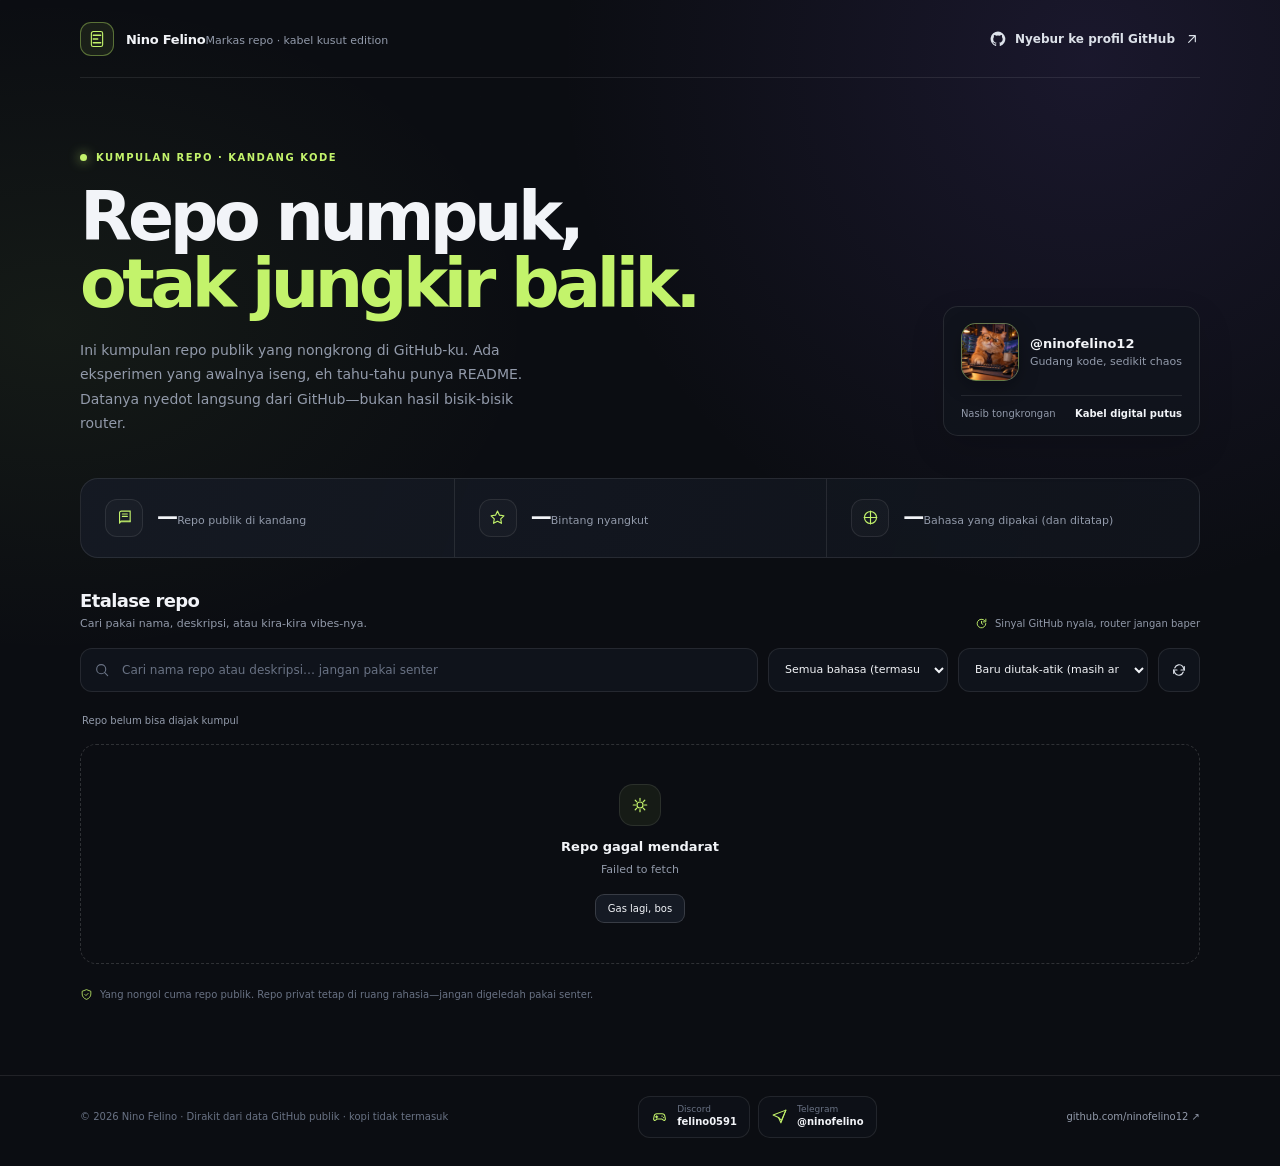
==== index.html @ abbda2e3 "Add Discord and Telegram social links" ====
<!doctype html>
<html lang="id">
<head>
  <meta charset="utf-8">
  <meta name="viewport" content="width=device-width, initial-scale=1">
  <meta name="theme-color" content="#0b0d12">
  <meta name="description" content="Markas repo publik Nino Felino: ngoding serius, kadang sambil mencari kabel yang barusan dipegang.">
  <meta property="og:title" content="Markas Repo — Nino Felino">
  <meta property="og:description" content="Semua repo publik ngumpul di sini. Router turut menyaksikan.">
  <title>Markas Repo — Nino Felino</title>
  <style>
    :root {
      color-scheme: dark;
      --bg: #0b0d12;
      --surface: #11151d;
      --surface-raised: #151a24;
      --line: rgba(255,255,255,.09);
      --line-strong: rgba(255,255,255,.15);
      --text: #f2f4f8;
      --muted: #929aaa;
      --muted-2: #697284;
      --accent: #c3f36b;
      --accent-ink: #15210a;
      --violet: #a78bfa;
      --danger: #ff9a9a;
      --radius: 18px;
      font-family: Inter, ui-sans-serif, system-ui, -apple-system, BlinkMacSystemFont, "Segoe UI", sans-serif;
    }
    * { box-sizing: border-box; }
    body {
      margin: 0;
      min-width: 320px;
      color: var(--text);
      background:
        radial-gradient(ellipse at 85% 5%, rgba(117, 87, 205, .14), transparent 33rem),
        radial-gradient(ellipse at 4% 28%, rgba(150, 202, 84, .07), transparent 30rem),
        var(--bg);
      min-height: 100vh;
    }
    body::before {
      position: fixed;
      inset: 0;
      z-index: -1;
      pointer-events: none;
      content: "";
      opacity: .16;
      background-image: linear-gradient(rgba(255,255,255,.035) 1px, transparent 1px), linear-gradient(90deg, rgba(255,255,255,.035) 1px, transparent 1px);
      background-size: 48px 48px;
      mask-image: linear-gradient(to bottom, black, transparent 74%);
    }
    a { color: inherit; }
    button, input, select { font: inherit; }
    .shell { width: min(1120px, calc(100% - 40px)); margin: 0 auto; }
    .topbar {
      height: 78px;
      display: flex;
      align-items: center;
      justify-content: space-between;
      border-bottom: 1px solid var(--line);
    }
    .brand { display: inline-flex; align-items: center; gap: 12px; text-decoration: none; }
    .brand-mark {
      display: grid;
      width: 34px;
      height: 34px;
      place-items: center;
      border: 1px solid rgba(195,243,107,.38);
      border-radius: 11px;
      color: var(--accent);
      background: rgba(195,243,107,.08);
    }
    .brand-mark svg { width: 18px; height: 18px; }
    .brand-name { font-size: 13px; font-weight: 720; letter-spacing: -.02em; }
    .brand-note { color: var(--muted); font-size: 11px; margin-top: 3px; }
    .top-link {
      display: inline-flex;
      align-items: center;
      gap: 9px;
      color: #dce1e9;
      text-decoration: none;
      font-size: 12px;
      font-weight: 650;
      transition: color .18s ease;
    }
    .top-link:hover { color: var(--accent); }
    .top-link svg { width: 16px; height: 16px; }
    main { padding: 68px 0 64px; }
    .intro { display: flex; align-items: flex-end; justify-content: space-between; gap: 32px; margin-bottom: 42px; }
    .eyebrow {
      display: inline-flex;
      align-items: center;
      gap: 9px;
      margin-bottom: 20px;
      color: var(--accent);
      font-size: 10px;
      font-weight: 760;
      letter-spacing: .15em;
      text-transform: uppercase;
    }
    .eyebrow-dot { width: 7px; height: 7px; border-radius: 50%; background: var(--accent); box-shadow: 0 0 12px rgba(195,243,107,.8); }
    h1 { max-width: 720px; margin: 0; font-size: clamp(40px, 6vw, 68px); line-height: .99; letter-spacing: -.065em; font-weight: 720; }
    h1 span { color: var(--accent); }
    .intro-copy { max-width: 470px; margin: 20px 0 0; color: var(--muted); font-size: 14px; line-height: 1.75; }
    .profile-card {
      flex: 0 0 auto;
      min-width: 206px;
      padding: 16px 17px;
      border: 1px solid var(--line);
      border-radius: 15px;
      background: rgba(17,21,29,.74);
      box-shadow: 0 14px 35px rgba(0,0,0,.13);
    }
    .profile-top { display: flex; align-items: center; gap: 11px; }
    .avatar {
      display: block;
      flex: 0 0 auto;
      width: 58px;
      height: 58px;
      object-fit: cover;
      border: 1px solid rgba(195,243,107,.36);
      border-radius: 15px;
      background: linear-gradient(135deg, rgba(195,243,107,.2), rgba(167,139,250,.2));
      box-shadow: 0 5px 20px rgba(0,0,0,.28);
    }
    .profile-handle { font-size: 13px; font-weight: 700; }
    .profile-caption { margin-top: 4px; color: var(--muted); font-size: 11px; }
    .profile-rule { height: 1px; margin: 14px 0 12px; background: var(--line); }
    .profile-foot { display: flex; justify-content: space-between; color: var(--muted); font-size: 10px; }
    .profile-foot strong { color: var(--text); font-weight: 650; }
    .stats {
      display: grid;
      grid-template-columns: repeat(3, minmax(0, 1fr));
      margin-bottom: 32px;
      border: 1px solid var(--line);
      border-radius: var(--radius);
      background: linear-gradient(110deg, rgba(21,26,36,.93), rgba(17,21,29,.82));
      overflow: hidden;
    }
    .stat { display: flex; align-items: center; gap: 14px; padding: 20px 24px; }
    .stat + .stat { border-left: 1px solid var(--line); }
    .stat-icon { display: grid; flex: 0 0 auto; width: 38px; height: 38px; place-items: center; border: 1px solid var(--line); border-radius: 12px; color: var(--accent); background: rgba(255,255,255,.025); }
    .stat-icon svg { width: 17px; height: 17px; }
    .stat-value { font-size: 21px; line-height: 1; font-weight: 740; letter-spacing: -.04em; }
    .stat-label { margin-top: 6px; color: var(--muted); font-size: 11px; }
    .section-head { display: flex; align-items: flex-end; justify-content: space-between; gap: 18px; margin-bottom: 18px; }
    .section-title { margin: 0; font-size: 18px; letter-spacing: -.035em; font-weight: 690; }
    .section-subtitle { margin: 6px 0 0; color: var(--muted); font-size: 11px; }
    .live-note { display: inline-flex; align-items: center; gap: 7px; color: var(--muted); font-size: 10px; white-space: nowrap; }
    .live-note svg { width: 13px; height: 13px; color: var(--accent); }
    .controls {
      display: grid;
      grid-template-columns: minmax(200px, 1fr) 180px 190px 42px;
      gap: 10px;
      margin-bottom: 18px;
    }
    .search-wrap { position: relative; }
    .search-wrap svg { position: absolute; top: 50%; left: 14px; width: 16px; height: 16px; color: var(--muted-2); transform: translateY(-50%); pointer-events: none; }
    .search, .select, .refresh {
      height: 44px;
      border: 1px solid var(--line);
      border-radius: 12px;
      color: var(--text);
      background: rgba(17,21,29,.88);
      transition: border-color .18s ease, background .18s ease, transform .18s ease;
    }
    .search { width: 100%; padding: 0 14px 0 41px; outline: 0; font-size: 12px; }
    .search::placeholder { color: var(--muted-2); }
    .search:focus, .select:focus { border-color: rgba(195,243,107,.5); outline: 3px solid rgba(195,243,107,.08); }
    .select { width: 100%; padding: 0 12px; outline: 0; font-size: 11px; }
    .select option { color: var(--text); background: var(--surface); }
    .refresh { display: grid; width: 42px; place-items: center; cursor: pointer; }
    .refresh:hover { border-color: var(--line-strong); background: var(--surface-raised); }
    .refresh:active { transform: scale(.96); }
    .refresh svg { width: 16px; height: 16px; color: #dce1e9; }
    .refresh[disabled] { cursor: wait; opacity: .6; }
    .result-line { display: flex; align-items: center; justify-content: space-between; min-height: 22px; margin: 0 2px 12px; color: var(--muted); font-size: 10px; }
    .result-line strong { color: #dce1e9; font-weight: 650; }
    .repo-grid { display: grid; grid-template-columns: repeat(3, minmax(0, 1fr)); gap: 13px; }
    .repo-card {
      display: flex;
      min-height: 204px;
      flex-direction: column;
      padding: 18px;
      border: 1px solid var(--line);
      border-radius: 15px;
      background: linear-gradient(145deg, rgba(21,26,36,.88), rgba(16,19,27,.93));
      transition: transform .2s ease, border-color .2s ease, background .2s ease;
      animation: enter .32s both;
    }
    .repo-card:hover { transform: translateY(-3px); border-color: rgba(195,243,107,.29); background: linear-gradient(145deg, rgba(25,32,42,.97), rgba(17,21,29,.96)); }
    @keyframes enter { from { opacity: 0; transform: translateY(5px); } to { opacity: 1; transform: translateY(0); } }
    .repo-card-top { display: flex; align-items: flex-start; justify-content: space-between; gap: 10px; }
    .repo-name-wrap { display: flex; min-width: 0; align-items: center; gap: 9px; }
    .repo-icon { display: grid; flex: 0 0 auto; width: 28px; height: 28px; place-items: center; border: 1px solid rgba(195,243,107,.18); border-radius: 9px; color: var(--accent); background: rgba(195,243,107,.06); }
    .repo-icon svg { width: 14px; height: 14px; }
    .repo-name { overflow: hidden; color: #f4f6fa; font-size: 12px; font-weight: 700; text-decoration: none; text-overflow: ellipsis; white-space: nowrap; }
    .repo-name:hover { color: var(--accent); }
    .repo-status { flex: 0 0 auto; padding: 4px 7px; border: 1px solid var(--line); border-radius: 999px; color: var(--muted); font-size: 9px; }
    .repo-status.archived { border-color: rgba(255,154,154,.2); color: var(--danger); }
    .repo-description { display: -webkit-box; min-height: 37px; margin: 14px 0 16px; overflow: hidden; color: var(--muted); font-size: 11px; line-height: 1.7; -webkit-box-orient: vertical; -webkit-line-clamp: 2; }
    .repo-description.empty { color: var(--muted-2); font-style: italic; }
    .repo-meta { display: flex; align-items: center; flex-wrap: wrap; gap: 12px; margin-top: auto; color: #a3abba; font-size: 10px; }
    .meta-item { display: inline-flex; align-items: center; gap: 5px; }
    .meta-item svg { width: 12px; height: 12px; color: var(--muted-2); }
    .language-dot { width: 7px; height: 7px; border-radius: 50%; background: var(--dot, #8790a0); box-shadow: 0 0 8px color-mix(in srgb, var(--dot, #8790a0) 52%, transparent); }
    .repo-bottom { display: flex; align-items: center; justify-content: space-between; gap: 10px; margin-top: 15px; padding-top: 12px; border-top: 1px solid var(--line); }
    .updated { color: var(--muted-2); font-size: 9px; }
    .repo-links { display: flex; align-items: center; gap: 12px; }
    .repo-link { display: inline-flex; align-items: center; gap: 5px; color: #dce1e9; font-size: 10px; font-weight: 650; text-decoration: none; }
    .repo-link:hover { color: var(--accent); }
    .repo-link svg { width: 12px; height: 12px; }
    .state-panel { grid-column: 1 / -1; display: grid; min-height: 220px; place-content: center; justify-items: center; padding: 30px; border: 1px dashed var(--line-strong); border-radius: 16px; text-align: center; }
    .state-panel[hidden] { display: none; }
    .state-icon { display: grid; width: 42px; height: 42px; place-items: center; margin-bottom: 13px; border: 1px solid var(--line); border-radius: 14px; color: var(--accent); background: rgba(195,243,107,.06); }
    .state-icon svg { width: 18px; height: 18px; }
    .state-title { margin: 0; font-size: 13px; font-weight: 700; }
    .state-message { max-width: 400px; margin: 7px 0 0; color: var(--muted); font-size: 11px; line-height: 1.7; }
    .state-action { margin-top: 14px; padding: 8px 12px; border: 1px solid var(--line-strong); border-radius: 9px; color: var(--text); background: var(--surface-raised); cursor: pointer; font-size: 10px; }
    .state-action:hover { border-color: rgba(195,243,107,.4); }
    .footnote { display: flex; align-items: center; gap: 7px; margin-top: 24px; color: var(--muted-2); font-size: 10px; }
    .footnote svg { width: 13px; height: 13px; flex: 0 0 auto; color: var(--accent); }
    footer { padding: 20px 0 28px; border-top: 1px solid var(--line); color: var(--muted-2); font-size: 10px; }
    .footer-inner { display: flex; flex-wrap: wrap; align-items: center; justify-content: space-between; gap: 12px; }
    .footer-inner a { color: var(--muted); text-decoration: none; }
    .footer-inner a:hover { color: var(--accent); }
    .social-links { display: flex; flex-wrap: wrap; gap: 8px; }
    .social-link { display: inline-flex; flex: 0 1 auto; align-items: center; gap: 9px; min-height: 42px; padding: 7px 12px; border: 1px solid var(--line); border-radius: 12px; background: rgba(17,21,29,.5); transition: border-color .18s ease, background .18s ease, transform .18s ease; }
    .social-link:hover { border-color: var(--line-strong); background: var(--surface-raised); transform: translateY(-1px); }
    .social-link:focus-visible { outline: 3px solid rgba(195,243,107,.18); outline-offset: 2px; }
    .social-link svg { width: 17px; height: 17px; flex: 0 0 auto; color: var(--accent); }
    .social-copy { display: grid; gap: 2px; }
    .social-label { color: var(--muted-2); font-size: 9px; line-height: 1; }
    .social-copy strong { color: var(--text); font-size: 10px; font-weight: 650; line-height: 1.2; }
    .sr-only { position: absolute; width: 1px; height: 1px; padding: 0; margin: -1px; overflow: hidden; clip: rect(0,0,0,0); white-space: nowrap; border: 0; }
    @media (max-width: 850px) {
      .repo-grid { grid-template-columns: repeat(2, minmax(0, 1fr)); }
      .intro { align-items: flex-start; }
      .profile-card { min-width: 184px; }
      main { padding-top: 52px; }
    }
    @media (max-width: 620px) {
      .shell { width: min(100% - 28px, 520px); }
      .topbar { height: 68px; }
      .brand-note { display: none; }
      .top-link span { display: none; }
      main { padding: 43px 0 46px; }
      .intro { display: block; margin-bottom: 30px; }
      .eyebrow { margin-bottom: 17px; }
      h1 { font-size: clamp(43px, 13vw, 60px); }
      .intro-copy { margin-top: 16px; font-size: 13px; }
      .profile-card { display: flex; align-items: center; gap: 12px; width: 100%; min-width: 0; margin-top: 22px; padding: 12px; }
      .profile-top { flex: 1; min-width: 0; gap: 10px; }
      .avatar { width: 52px; height: 52px; border-radius: 14px; }
      .profile-handle { font-size: 12px; }
      .profile-caption { font-size: 10px; line-height: 1.4; }
      .profile-rule { flex: 0 0 auto; width: 1px; height: 38px; margin: 0; }
      .profile-foot { min-width: 90px; flex-direction: column; align-items: flex-end; gap: 4px; }
      .profile-foot span, .profile-foot strong { font-size: 9px; text-align: right; }
      .profile-foot strong { max-width: 120px; line-height: 1.35; overflow-wrap: anywhere; }
      .stats { margin-bottom: 27px; }
      .stat { display: block; padding: 14px 12px; text-align: center; }
      .stat-icon { width: 31px; height: 31px; margin: 0 auto 10px; border-radius: 10px; }
      .stat-icon svg { width: 14px; height: 14px; }
      .stat-value { display: block; font-size: 18px; }
      .stat-label { display: block; margin-top: 6px; font-size: 9px; line-height: 1.35; }
      .section-head { display: block; margin-bottom: 16px; }
      .live-note { display: flex; max-width: none; margin-top: 11px; line-height: 1.5; white-space: normal; }
      .controls { grid-template-columns: minmax(0, 1fr) 42px; }
      .search-wrap { grid-column: 1 / -1; }
      .control-language { grid-column: 1 / -1; grid-row: 2; }
      .control-sort { grid-column: 1; grid-row: 3; }
      .refresh { grid-column: 2; grid-row: 3; }
      .repo-grid { grid-template-columns: 1fr; gap: 10px; }
      .repo-card { min-height: 176px; padding: 16px; }
      .repo-bottom { gap: 8px; margin-top: 12px; }
      .repo-links { gap: 7px; }
      .repo-link { min-height: 32px; padding: 0 4px; }
      .footnote { align-items: flex-start; margin-top: 20px; font-size: 9px; line-height: 1.65; }
      .footer-inner { flex-direction: column; align-items: flex-start; gap: 8px; }
      .social-links { width: 100%; }
      .social-link { flex: 1 1 132px; }
    }
    @media (max-width: 360px) {
      .shell { width: min(100% - 24px, 520px); }
      .profile-card { flex-wrap: wrap; gap: 10px; }
      .profile-top { flex: 1 1 100%; }
      .profile-top > div { min-width: 0; }
      .profile-handle { overflow-wrap: anywhere; }
      .profile-rule { display: none; }
      .profile-foot { width: 100%; min-width: 0; flex-direction: row; align-items: center; justify-content: space-between; gap: 12px; padding-top: 10px; border-top: 1px solid var(--line); }
      .profile-foot span { text-align: left; }
      .profile-foot strong { max-width: 60%; }
      .stat { padding: 13px 6px; }
      .stat-label { font-size: 8px; }
      .repo-card { padding: 15px; }
      .controls { gap: 8px; }
    }
    @media (prefers-reduced-motion: reduce) {
      *, *::before, *::after { scroll-behavior: auto !important; animation-duration: .01ms !important; animation-iteration-count: 1 !important; transition-duration: .01ms !important; }
      }
  </style>
</head>
<body>
  <header class="shell topbar">
    <a class="brand" href="https://github.com/ninofelino12" target="_blank" rel="noopener noreferrer" aria-label="Profil GitHub Nino Felino">
      <span class="brand-mark" aria-hidden="true"><svg viewBox="0 0 24 24" fill="none"><path d="M7 7h10M7 12h6m-6 5h10" stroke="currentColor" stroke-width="1.8" stroke-linecap="round"/><path d="M4.5 4.5A2.5 2.5 0 0 1 7 2h10a2.5 2.5 0 0 1 2.5 2.5v15A2.5 2.5 0 0 1 17 22H7a2.5 2.5 0 0 1-2.5-2.5v-15Z" stroke="currentColor" stroke-width="1.5"/></svg></span>
      <span><span class="brand-name">Nino Felino</span><span class="brand-note">Markas repo · kabel kusut edition</span></span>
    </a>
    <a class="top-link" href="https://github.com/ninofelino12" target="_blank" rel="noopener noreferrer">
      <svg viewBox="0 0 24 24" fill="currentColor" aria-hidden="true"><path d="M12 .9a11.1 11.1 0 0 0-3.51 21.63c.55.1.76-.24.76-.53v-2.05c-3.1.67-3.75-1.32-3.75-1.32-.5-1.28-1.23-1.62-1.23-1.62-1.01-.69.08-.68.08-.68 1.12.08 1.71 1.15 1.71 1.15 1 .1.81 1.9 3.14 1.45.1-.71.39-1.2.7-1.48-2.48-.28-5.08-1.24-5.08-5.52 0-1.22.43-2.22 1.15-3-.12-.29-.5-1.42.11-2.96 0 0 .94-.3 3.05 1.15a10.62 10.62 0 0 1 5.55 0c2.12-1.44 3.05-1.15 3.05-1.15.61 1.54.23 2.67.12 2.96.71.78 1.14 1.78 1.14 3 0 4.29-2.61 5.23-5.1 5.5.4.34.75 1.02.75 2.06V22c0 .29.2.64.76.53A11.1 11.1 0 0 0 12 .9Z"/></svg>
      <span>Nyebur ke profil GitHub</span>
      <svg viewBox="0 0 24 24" fill="none" aria-hidden="true"><path d="M7 17 17 7M8 7h9v9" stroke="currentColor" stroke-width="1.7" stroke-linecap="round" stroke-linejoin="round"/></svg>
    </a>
  </header>

  <main class="shell">
    <section class="intro" aria-labelledby="page-title">
      <div>
        <div class="eyebrow"><span class="eyebrow-dot" aria-hidden="true"></span> Kumpulan repo · kandang kode</div>
        <h1 id="page-title">Repo numpuk,<br><span>otak jungkir balik.</span></h1>
        <p class="intro-copy">Ini kumpulan repo publik yang nongkrong di GitHub-ku. Ada eksperimen yang awalnya iseng, eh tahu-tahu punya README. Datanya nyedot langsung dari GitHub—bukan hasil bisik-bisik router.</p>
      </div>
      <aside class="profile-card" aria-label="Profil pemilik repositori">
        <div class="profile-top"><img class="avatar" src="[data-uri]" alt="Kucing oren sinematik berkacamata miring dan berdasi mungil, sedang ngoding sambil memegang kopi" width="58" height="58" decoding="async"><div><div class="profile-handle">@ninofelino12</div><div class="profile-caption">Gudang kode, sedikit chaos</div></div></div>
        <div class="profile-rule"></div>
        <div class="profile-foot"><span>Nasib tongkrongan</span><strong id="sync-status">Nyambungin kabel digital…</strong></div>
      </aside>
    </section>

    <section class="stats" aria-label="Ringkasan repositori">
      <div class="stat"><span class="stat-icon" aria-hidden="true"><svg viewBox="0 0 24 24" fill="none"><path d="M5 5.5A2.5 2.5 0 0 1 7.5 3H20v15H7.5A2.5 2.5 0 0 0 5 20.5v-15Z" stroke="currentColor" stroke-width="1.6"/><path d="M5 19.5A2.5 2.5 0 0 1 7.5 17H20M9 7h7M9 10.5h7" stroke="currentColor" stroke-width="1.6" stroke-linecap="round"/></svg></span><span><span class="stat-value" id="repo-count">—</span><span class="stat-label">Repo publik di kandang</span></span></div>
      <div class="stat"><span class="stat-icon" aria-hidden="true"><svg viewBox="0 0 24 24" fill="none"><path d="m12 3 2.8 5.68 6.27.91-4.54 4.42 1.07 6.24L12 17.3l-5.6 2.95 1.07-6.24L2.93 9.6l6.27-.91L12 3Z" stroke="currentColor" stroke-width="1.6" stroke-linejoin="round"/></svg></span><span><span class="stat-value" id="star-count">—</span><span class="stat-label">Bintang nyangkut</span></span></div>
      <div class="stat"><span class="stat-icon" aria-hidden="true"><svg viewBox="0 0 24 24" fill="none"><path d="M12 3v18M3 12h18" stroke="currentColor" stroke-width="1.6" stroke-linecap="round"/><circle cx="12" cy="12" r="8.5" stroke="currentColor" stroke-width="1.6"/></svg></span><span><span class="stat-value" id="language-count">—</span><span class="stat-label">Bahasa yang dipakai (dan ditatap)</span></span></div>
    </section>

    <section aria-labelledby="repos-title">
      <div class="section-head">
        <div><h2 class="section-title" id="repos-title">Etalase repo</h2><p class="section-subtitle">Cari pakai nama, deskripsi, atau kira-kira vibes-nya.</p></div>
        <div class="live-note"><svg viewBox="0 0 24 24" fill="none" aria-hidden="true"><path d="M12 8v4l2.5 1.5M20 12a8 8 0 1 1-2.34-5.66M20 4v5h-5" stroke="currentColor" stroke-width="1.7" stroke-linecap="round" stroke-linejoin="round"/></svg><span id="updated-note">Sinyal GitHub nyala, router jangan baper</span></div>
      </div>
      <div class="controls">
        <label class="search-wrap"><span class="sr-only">Cari repositori—radar siap, bos</span><svg viewBox="0 0 24 24" fill="none" aria-hidden="true"><circle cx="10.8" cy="10.8" r="6.8" stroke="currentColor" stroke-width="1.7"/><path d="m16 16 4.5 4.5" stroke="currentColor" stroke-width="1.7" stroke-linecap="round"/></svg><input class="search" id="search" type="search" autocomplete="off" placeholder="Cari nama repo atau deskripsi… jangan pakai senter"></label>
        <label class="control-language"><span class="sr-only">Filter berdasarkan bahasa</span><select class="select" id="language-filter"><option value="all">Semua bahasa (termasuk bahasa planet)</option></select></label>
        <label class="control-sort"><span class="sr-only">Urutkan repositori</span><select class="select" id="sort"><option value="updated">Baru diutak-atik (masih anget)</option><option value="stars">Bintang terbanyak (sudah punya fans)</option><option value="name">Nama A–Z (rapi kayak pura-pura)</option></select></label>
        <button class="refresh" id="refresh" type="button" aria-label="Panggil ulang daftar repo dari markas" title="Bangunin repo"><svg viewBox="0 0 24 24" fill="none" aria-hidden="true"><path d="M20 7v5h-5M4 17v-5h5" stroke="currentColor" stroke-width="1.7" stroke-linecap="round" stroke-linejoin="round"/><path d="M5.64 9A7 7 0 0 1 17.5 6.5L20 12M4 12l2.5 5.5A7 7 0 0 0 18.36 15" stroke="currentColor" stroke-width="1.7" stroke-linecap="round" stroke-linejoin="round"/></svg></button>
      </div>
      <div class="result-line"><span id="result-count" aria-live="polite">Repo lagi turun dari awan…</span><span id="cache-note"></span></div>
      <div class="repo-grid" id="repo-grid" aria-live="polite" aria-busy="true">
        <div class="state-panel" id="state-panel"><span class="state-icon" aria-hidden="true"><svg viewBox="0 0 24 24" fill="none"><path d="M12 3v3m0 12v3M3 12h3m12 0h3M5.64 5.64l2.12 2.12m8.48 8.48 2.12 2.12m0-12.72-2.12 2.12m-8.48 8.48-2.12 2.12" stroke="currentColor" stroke-width="1.6" stroke-linecap="round"/><circle cx="12" cy="12" r="4" stroke="currentColor" stroke-width="1.6"/></svg></span><h3 class="state-title" id="state-title">Memanggil repo dari awan digital</h3><p class="state-message" id="state-message">Bentar, repo lagi turun dari awan. Jangan ganggu, dia bawa kardus.</p><button class="state-action" id="retry" type="button" hidden>Gas lagi, bos</button></div>
      </div>
      <p class="footnote"><svg viewBox="0 0 24 24" fill="none" aria-hidden="true"><path d="M12 3 4 6v5c0 5.1 3.42 8.42 8 10 4.58-1.58 8-4.9 8-10V6l-8-3Z" stroke="currentColor" stroke-width="1.5" stroke-linejoin="round"/><path d="m9 12 2 2 4-4" stroke="currentColor" stroke-width="1.5" stroke-linecap="round" stroke-linejoin="round"/></svg>Yang nongol cuma repo publik. Repo privat tetap di ruang rahasia—jangan digeledah pakai senter.</p>
    </section>
  </main>

  <footer>
    <div class="shell footer-inner">
      <span>© <span id="year"></span> Nino Felino · Dirakit dari data GitHub publik · kopi tidak termasuk</span>
      <nav class="social-links" aria-label="Link media sosial">
        <a class="social-link" href="https://discord.com/app" target="_blank" rel="noopener noreferrer" aria-label="Buka Discord, lalu cari username felino0591" title="Cari username felino0591 di Discord">
          <svg viewBox="0 0 24 24" fill="none" aria-hidden="true"><path d="M8.2 8.2h7.6c1.8 0 3.4 1.3 3.7 3.1l.8 4c.3 1.7-1.6 2.8-2.9 1.8l-2.3-1.7H8.9l-2.3 1.7c-1.3 1-3.2-.1-2.9-1.8l.8-4c.3-1.8 1.9-3.1 3.7-3.1Z" stroke="currentColor" stroke-width="1.5" stroke-linejoin="round"/><path d="M8 11v3m-1.5-1.5h3m6.1-1h.01m2.2 2h.01" stroke="currentColor" stroke-width="1.7" stroke-linecap="round"/></svg>
          <span class="social-copy"><span class="social-label">Discord</span><strong>felino0591</strong></span>
        </a>
        <a class="social-link" href="https://t.me/ninofelino" target="_blank" rel="noopener noreferrer" aria-label="Buka Telegram @ninofelino" title="Telegram @ninofelino">
          <svg viewBox="0 0 24 24" fill="none" aria-hidden="true"><path d="m21 3-7 18-3.4-7.6L3 10l18-7Z" stroke="currentColor" stroke-width="1.5" stroke-linejoin="round"/><path d="m10.6 13.4 4.1 4.1L21 3" stroke="currentColor" stroke-width="1.5" stroke-linecap="round" stroke-linejoin="round"/></svg>
          <span class="social-copy"><span class="social-label">Telegram</span><strong>@ninofelino</strong></span>
        </a>
      </nav>
      <a href="https://github.com/ninofelino12" target="_blank" rel="noopener noreferrer">github.com/ninofelino12 ↗</a>
    </div>
  </footer>

  <script>
    (() => {
      'use strict';
      const USERNAME = 'ninofelino12';
      const API_ROOT = `https://api.github.com/users/${USERNAME}/repos?type=owner&sort=updated&per_page=100`;
      const CACHE_KEY = `repo-index:${USERNAME}:public:v1`;
      const CACHE_TTL = 10 * 60 * 1000;
      const PALETTE = ['#c3f36b', '#a78bfa', '#64d8cb', '#ffb86b', '#f28ba8', '#79a9ff', '#e7d574', '#8dd1a8'];
      const grid = document.getElementById('repo-grid');
      const panel = document.getElementById('state-panel');
      const titleEl = document.getElementById('state-title');
      const messageEl = document.getElementById('state-message');
      const retryButton = document.getElementById('retry');
      const searchInput = document.getElementById('search');
      const sortSelect = document.getElementById('sort');
      const languageFilter = document.getElementById('language-filter');
      const refreshButton = document.getElementById('refresh');
      const repoCountEl = document.getElementById('repo-count');
      const starCountEl = document.getElementById('star-count');
      const languageCountEl = document.getElementById('language-count');
      const resultCountEl = document.getElementById('result-count');
      const syncStatusEl = document.getElementById('sync-status');
      const updatedNoteEl = document.getElementById('updated-note');
      const cacheNoteEl = document.getElementById('cache-note');
      const state = { repos: [], query: '', language: 'all', sort: 'updated', loading: false, cachedAt: 0 };

      document.getElementById('year').textContent = new Date().getFullYear();
      const numberFormat = new Intl.NumberFormat('id-ID');
      const dateFormat = new Intl.DateTimeFormat('id-ID', { day: 'numeric', month: 'short', year: 'numeric' });

      function safeExternalUrl(value) {
        if (!value) return '';
        try {
          const url = new URL(value);
          return url.protocol === 'https:' || url.protocol === 'http:' ? url.href : '';
        } catch (_) { return ''; }
      }

      function formatDate(value) {
        const date = new Date(value);
        return Number.isNaN(date.getTime()) ? 'Tanggalnya kabur entah ke dimensi mana' : `Diutak-atik ${dateFormat.format(date)} (masih anget)`;
      }

      function colorFor(language) {
        if (!language) return '#697284';
        let hash = 0;
        for (const char of language) hash = (hash * 31 + char.charCodeAt(0)) >>> 0;
        return PALETTE[hash % PALETTE.length];
      }

      function setPanel(title, message, canRetry = false) {
        panel.hidden = false;
        titleEl.textContent = title;
        messageEl.textContent = message;
        retryButton.hidden = !canRetry;
      }

      function updateLanguageOptions() {
        const current = languageFilter.value;
        const languages = [...new Set(state.repos.map(repo => repo.language).filter(Boolean))].sort((a, b) => a.localeCompare(b, 'id'));
        languageFilter.replaceChildren(new Option('Semua bahasa (termasuk bahasa planet)', 'all'));
        for (const language of languages) languageFilter.add(new Option(language, language));
        languageFilter.value = languages.includes(current) ? current : 'all';
        state.language = languageFilter.value;
      }

      function updateStats() {
        const languages = new Set(state.repos.map(repo => repo.language).filter(Boolean));
        const stars = state.repos.reduce((sum, repo) => sum + (Number(repo.stargazers_count) || 0), 0);
        repoCountEl.textContent = numberFormat.format(state.repos.length);
        starCountEl.textContent = numberFormat.format(stars);
        languageCountEl.textContent = numberFormat.format(languages.size);
      }

      function makeSvg(path, viewBox = '0 0 24 24') {
        const svg = document.createElementNS('http://www.w3.org/2000/svg', 'svg');
        svg.setAttribute('viewBox', viewBox);
        svg.setAttribute('fill', 'none');
        svg.setAttribute('aria-hidden', 'true');
        const shape = document.createElementNS('http://www.w3.org/2000/svg', 'path');
        shape.setAttribute('d', path);
        shape.setAttribute('stroke', 'currentColor');
        shape.setAttribute('stroke-width', '1.7');
        shape.setAttribute('stroke-linecap', 'round');
        shape.setAttribute('stroke-linejoin', 'round');
        svg.append(shape);
        return svg;
      }

      function createMeta(text, iconPath, dotColor) {
        const item = document.createElement('span');
        item.className = 'meta-item';
        if (dotColor) {
          const dot = document.createElement('span');
          dot.className = 'language-dot';
          dot.style.setProperty('--dot', dotColor);
          item.append(dot);
        } else if (iconPath) item.append(makeSvg(iconPath));
        item.append(document.createTextNode(text));
        return item;
      }

      function createRepoCard(repo, index) {
        const article = document.createElement('article');
        article.className = 'repo-card';
        article.style.animationDelay = `${Math.min(index * 28, 280)}ms`;

        const cardTop = document.createElement('div');
        cardTop.className = 'repo-card-top';
        const nameWrap = document.createElement('div');
        nameWrap.className = 'repo-name-wrap';
        const repoIcon = document.createElement('span');
        repoIcon.className = 'repo-icon';
        repoIcon.append(makeSvg('M6 3.75h8.2L18 7.6v12.65H6V3.75Z M14 3.75V8h4 M8.5 12h7 M8.5 15.5h7'));
        const repoLink = document.createElement('a');
        repoLink.className = 'repo-name';
        repoLink.href = `https://github.com/${encodeURIComponent(USERNAME)}/${encodeURIComponent(repo.name)}`;
        repoLink.target = '_blank';
        repoLink.rel = 'noopener noreferrer';
        repoLink.title = repo.name;
        repoLink.textContent = repo.name;
        nameWrap.append(repoIcon, repoLink);
        cardTop.append(nameWrap);
        if (repo.archived) {
          const badge = document.createElement('span');
          badge.className = 'repo-status archived';
          badge.textContent = 'Masuk gudang';
          cardTop.append(badge);
        } else if (repo.fork) {
          const badge = document.createElement('span');
          badge.className = 'repo-status';
          badge.textContent = 'Fork';
          cardTop.append(badge);
        }

        const description = document.createElement('p');
        description.className = `repo-description${repo.description ? '' : ' empty'}`;
        description.textContent = repo.description || 'Repo ini misterius. Bahkan deskripsinya sedang cuti.';

        const meta = document.createElement('div');
        meta.className = 'repo-meta';
        if (repo.language) meta.append(createMeta(repo.language, '', colorFor(repo.language)));
        meta.append(createMeta(numberFormat.format(Number(repo.stargazers_count) || 0), 'M12 3 14.8 8.68l6.27.91-4.54 4.42 1.07 6.24L12 17.3l-5.6 2.95 1.07-6.24L2.93 9.6l6.27-.91L12 3Z'));
        if (Number(repo.forks_count) > 0) meta.append(createMeta(numberFormat.format(Number(repo.forks_count)), 'M7 7v10m0-10a2 2 0 1 0 0-4 2 2 0 0 0 0 4Zm10 14a2 2 0 1 0 0-4 2 2 0 0 0 0 4Zm0-4V9a2 2 0 0 0-2-2h-2m2 0 2-2m-2 2 2 2'));

        const bottom = document.createElement('div');
        bottom.className = 'repo-bottom';
        const updated = document.createElement('span');
        updated.className = 'updated';
        updated.textContent = formatDate(repo.updated_at);
        const links = document.createElement('span');
        links.className = 'repo-links';
        const homepage = safeExternalUrl(repo.homepage);
        if (homepage) {
          const demo = document.createElement('a');
          demo.className = 'repo-link';
          demo.href = homepage;
          demo.target = '_blank';
          demo.rel = 'noopener noreferrer';
          demo.textContent = 'Coba demo';
          demo.append(makeSvg('M7 17 17 7M8 7h9v9'));
          links.append(demo);
        }
        const view = document.createElement('a');
        view.className = 'repo-link';
        view.href = repoLink.href;
        view.target = '_blank';
        view.rel = 'noopener noreferrer';
        view.textContent = 'Intip repo';
        view.append(makeSvg('M7 17 17 7M8 7h9v9'));
        links.append(view);
        bottom.append(updated, links);
        article.append(cardTop, description, meta, bottom);
        return article;
      }

      function render() {
        const query = state.query.trim().toLocaleLowerCase('id');
        let filtered = state.repos.filter(repo => {
          const matchesLanguage = state.language === 'all' || repo.language === state.language;
          const haystack = `${repo.name} ${repo.description || ''} ${repo.language || ''}`.toLocaleLowerCase('id');
          return matchesLanguage && (!query || haystack.includes(query));
        });
        if (state.sort === 'stars') filtered.sort((a, b) => (Number(b.stargazers_count) || 0) - (Number(a.stargazers_count) || 0));
        else if (state.sort === 'name') filtered.sort((a, b) => a.name.localeCompare(b.name, 'id', { sensitivity: 'base' }));
        else filtered.sort((a, b) => new Date(b.updated_at) - new Date(a.updated_at));

        grid.querySelectorAll('.repo-card').forEach(card => card.remove());
        if (state.loading && state.repos.length === 0) {
          resultCountEl.textContent = 'Repo lagi turun dari awan…';
          return;
        }
        panel.hidden = filtered.length > 0;
        if (filtered.length === 0) {
          const hasRepos = state.repos.length > 0;
          setPanel(hasRepos ? 'Radar repo nihil, bos' : 'Kandangnya masih kosong', hasRepos ? 'Kata kuncinya nyasar. Coba yang lain atau ganti bahasa—repo-nya mungkin lagi ngumpet.' : 'Repo belum mendarat. Cek internetnya—router jangan pura-pura tidur—lalu gas lagi.', !hasRepos);
        }
        resultCountEl.textContent = `${numberFormat.format(filtered.length)} dari ${numberFormat.format(state.repos.length)} repositori`;
        const fragment = document.createDocumentFragment();
        filtered.forEach((repo, index) => fragment.append(createRepoCard(repo, index)));
        grid.append(fragment);
      }

      function loadCached() {
        try {
          const cached = JSON.parse(localStorage.getItem(CACHE_KEY) || 'null');
          if (!cached || !Array.isArray(cached.repos)) return false;
          state.repos = cached.repos.filter(repo => repo && repo.private === false && repo.owner && repo.owner.login.toLowerCase() === USERNAME.toLowerCase());
          state.cachedAt = Number(cached.savedAt) || 0;
          if (!state.repos.length) return false;
          updateStats();
          updateLanguageOptions();
          render();
          syncStatusEl.textContent = 'Salinan cadangan masih nongkrong';
          cacheNoteEl.textContent = 'Data numpang parkir sementara';
          return true;
        } catch (_) { return false; }
      }

      async function fetchAllPublicRepos() {
        const repos = [];
        let url = API_ROOT;
        let pages = 0;
        while (url && pages < 10) {
          const response = await fetch(url, { headers: { Accept: 'application/vnd.github+json' }, cache: 'no-store' });
          if (!response.ok) {
            if (response.status === 403 || response.status === 429) throw new Error('GitHub lagi bilang “santai dulu, bestie.” Tunggu sebentar lalu panggil repo lagi.');
            if (response.status === 404) throw new Error('Akun GitHub-nya tidak ketemu. Mungkin lagi ngumpet di balik router.');
            throw new Error(`GitHub mengirim kode ${response.status}. Kodenya valid, mukanya bingung. Coba lagi sebentar.`);
          }
          const pageRepos = await response.json();
          if (!Array.isArray(pageRepos)) throw new Error('GitHub mengirim data yang bentuknya kayak mi kusut. Coba muat ulang.');
          repos.push(...pageRepos.filter(repo => repo && repo.private === false && repo.owner && repo.owner.login.toLowerCase() === USERNAME.toLowerCase()));
          const link = response.headers.get('Link') || '';
          const next = link.split(',').find(part => /rel="next"/.test(part));
          url = next ? next.match(/<([^>]+)>/)?.[1] || '' : '';
          pages += 1;
        }
        return repos;
      }

      async function loadRepos(force = false) {
        if (state.loading) return;
        state.loading = true;
        refreshButton.disabled = true;
        refreshButton.setAttribute('aria-busy', 'true');
        grid.setAttribute('aria-busy', 'true');
        retryButton.hidden = true;
        if (state.repos.length === 0) setPanel('Memanggil repo dari awan digital', 'Bentar, repo lagi turun dari awan. Jangan ganggu, dia bawa kardus.');
        syncStatusEl.textContent = state.repos.length ? 'Lagi nyegerin repo…' : 'Nyambungin kabel digital…';
        try {
          const freshRepos = await fetchAllPublicRepos();
          state.repos = freshRepos;
          state.cachedAt = Date.now();
          localStorage.setItem(CACHE_KEY, JSON.stringify({ savedAt: state.cachedAt, repos: freshRepos }));
          updateStats();
          updateLanguageOptions();
          updatedNoteEl.textContent = 'Sinyal GitHub nyala, router jangan baper';
          cacheNoteEl.textContent = '';
          syncStatusEl.textContent = 'Nyambung, bos!';
          render();
        } catch (error) {
          if (state.repos.length) {
            syncStatusEl.textContent = 'Pakai salinan cadangan dulu';
            cacheNoteEl.textContent = 'Belum bisa nyegerin; cache jadi pahlawan sementara';
            updatedNoteEl.textContent = state.cachedAt ? `Salinan cadangan ${formatDate(new Date(state.cachedAt).toISOString()).replace('Diutak-atik ', '')}` : 'Data numpang parkir sementara';
            render();
          } else {
            syncStatusEl.textContent = 'Kabel digital putus';
            resultCountEl.textContent = 'Repo belum bisa diajak kumpul';
            setPanel('Repo gagal mendarat', error.message || 'Cek koneksi internet—router jangan ngambek—lalu gas lagi.', true);
          }
        } finally {
          state.loading = false;
          refreshButton.disabled = false;
          refreshButton.removeAttribute('aria-busy');
          grid.setAttribute('aria-busy', 'false');
        }
      }

      searchInput.addEventListener('input', event => { state.query = event.target.value; render(); });
      sortSelect.addEventListener('change', event => { state.sort = event.target.value; render(); });
      languageFilter.addEventListener('change', event => { state.language = event.target.value; render(); });
      refreshButton.addEventListener('click', () => loadRepos(true));
      retryButton.addEventListener('click', () => loadRepos(true));

      loadCached();
      loadRepos();
    })();
  </script>
</body>
</html>
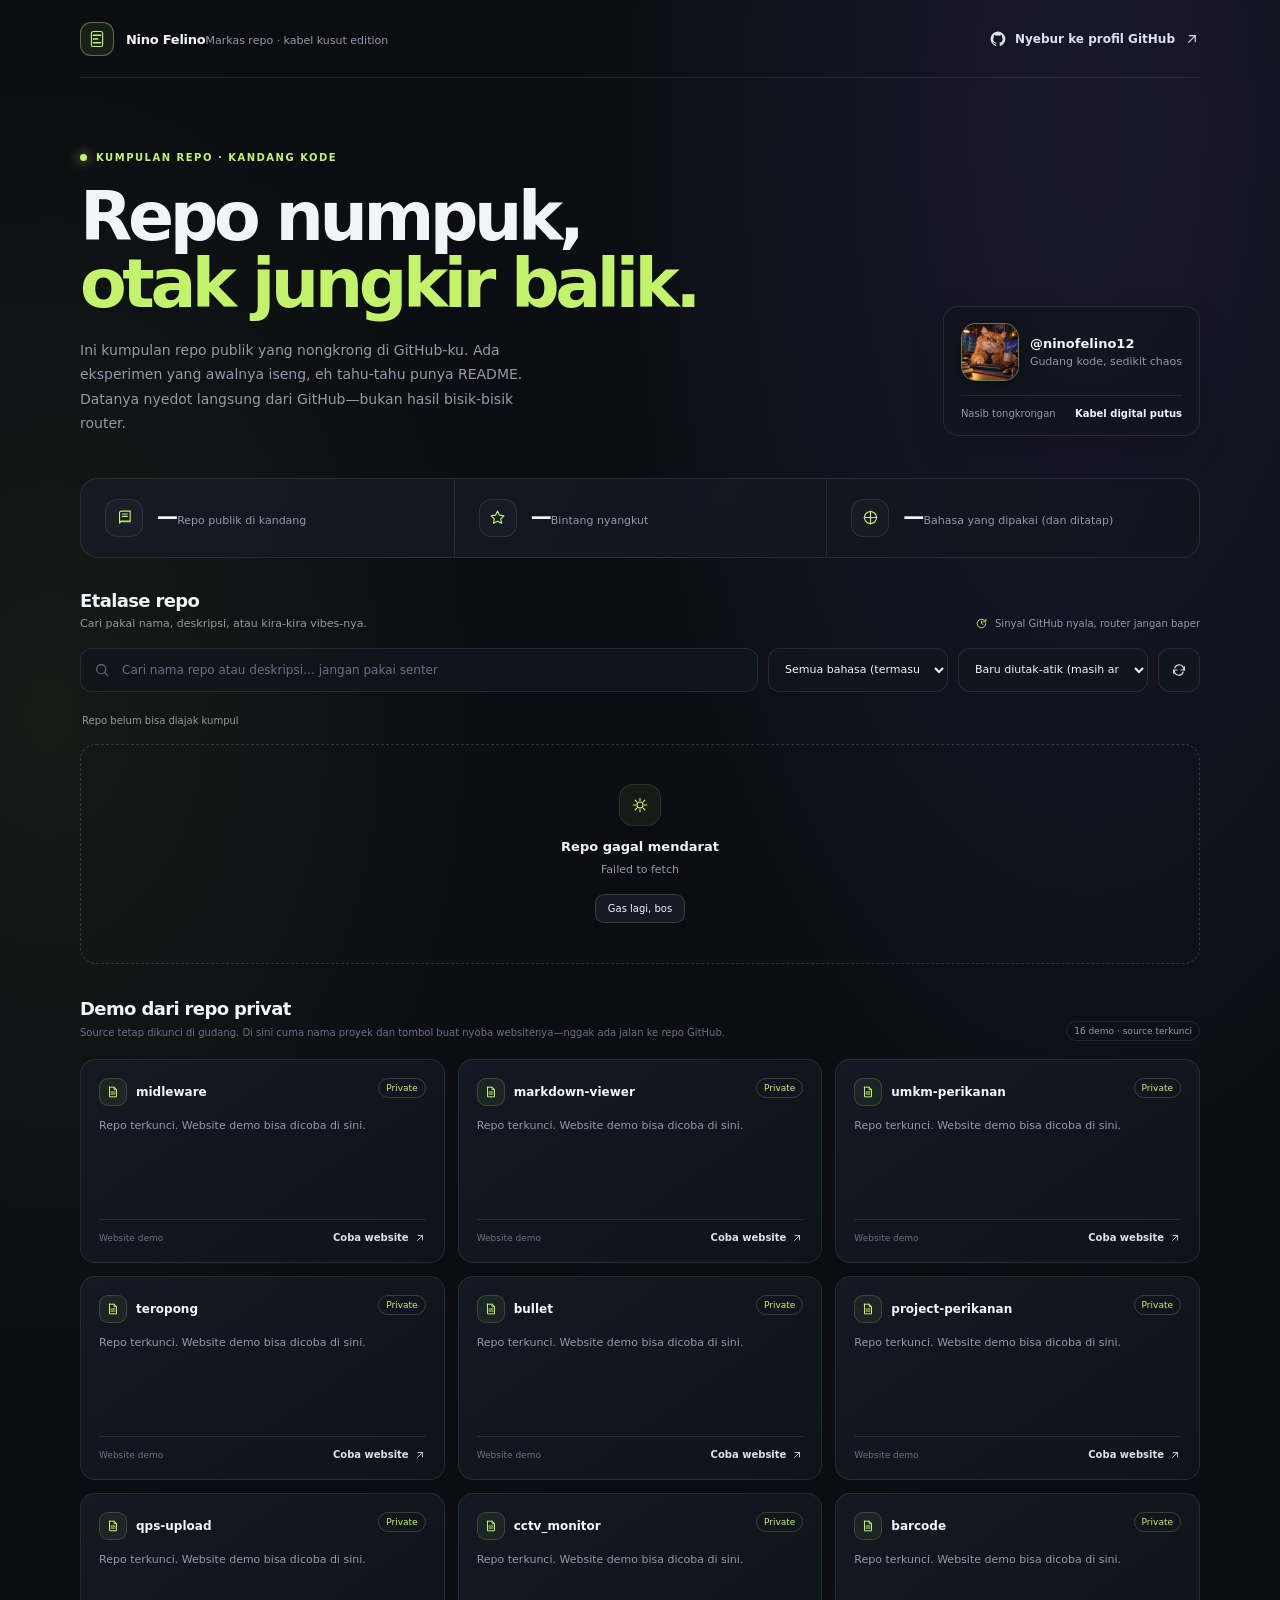
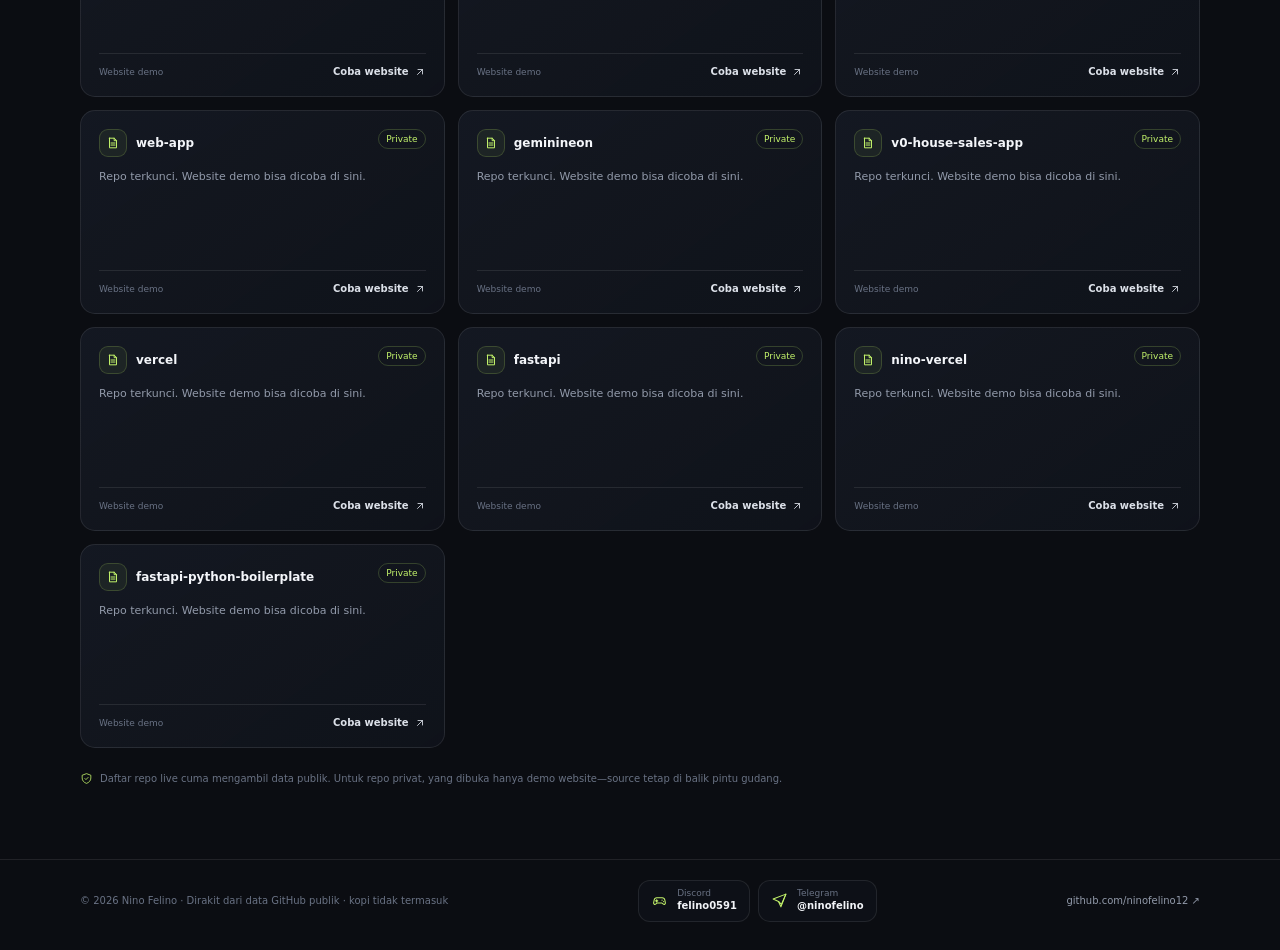
==== commit 92055dbf: "Add private repository website demos" ====
--- a/index.html
+++ b/index.html
@@ -176,6 +176,13 @@
     .result-line { display: flex; align-items: center; justify-content: space-between; min-height: 22px; margin: 0 2px 12px; color: var(--muted); font-size: 10px; }
     .result-line strong { color: #dce1e9; font-weight: 650; }
     .repo-grid { display: grid; grid-template-columns: repeat(3, minmax(0, 1fr)); gap: 13px; }
+    .private-demo-section { margin-top: 34px; }
+    .private-demo-grid { margin-top: 14px; }
+    .private-demo-card { min-height: 138px; }
+    .private-demo-card .repo-description { min-height: 0; margin: 11px 0 16px; }
+    .private-demo-card .repo-bottom { margin-top: auto; }
+    .private-demo-notice { margin: 6px 0 0; color: var(--muted-2); font-size: 10px; line-height: 1.6; }
+    .private-demo-card .repo-status { border-color: rgba(195,243,107,.2); color: var(--accent); }
     .repo-card {
       display: flex;
       min-height: 204px;
@@ -199,6 +206,17 @@
     .repo-status.archived { border-color: rgba(255,154,154,.2); color: var(--danger); }
     .repo-description { display: -webkit-box; min-height: 37px; margin: 14px 0 16px; overflow: hidden; color: var(--muted); font-size: 11px; line-height: 1.7; -webkit-box-orient: vertical; -webkit-line-clamp: 2; }
     .repo-description.empty { color: var(--muted-2); font-style: italic; }
+    .repo-details { display: grid; gap: 9px; margin-bottom: 14px; }
+    .repo-website { display: flex; min-width: 0; align-items: center; gap: 7px; }
+    .repo-detail-label { flex: 0 0 50px; color: var(--muted-2); font-size: 9px; letter-spacing: .04em; text-transform: uppercase; }
+    .website-link { display: inline-flex; min-width: 0; max-width: 100%; flex: 1 1 auto; align-items: center; gap: 5px; overflow: hidden; color: #dce1e9; font-size: 10px; font-weight: 650; text-decoration: none; text-overflow: ellipsis; white-space: nowrap; }
+    .website-link:hover { color: var(--accent); }
+    .website-link svg { width: 11px; height: 11px; flex: 0 0 auto; }
+    .website-empty { color: var(--muted-2); font-size: 9px; font-style: italic; }
+    .repo-topic-row { display: flex; min-width: 0; align-items: flex-start; gap: 7px; }
+    .repo-topic-list { display: flex; min-width: 0; flex: 1 1 auto; flex-wrap: wrap; gap: 5px; }
+    .topic-chip { display: inline-flex; max-width: 100%; align-items: center; padding: 3px 7px; border: 1px solid rgba(167,139,250,.18); border-radius: 999px; color: #cfc4f4; background: rgba(167,139,250,.07); font-size: 9px; line-height: 1.35; overflow-wrap: anywhere; }
+    .topic-chip.empty { border-style: dashed; color: var(--muted-2); background: transparent; }
     .repo-meta { display: flex; align-items: center; flex-wrap: wrap; gap: 12px; margin-top: auto; color: #a3abba; font-size: 10px; }
     .meta-item { display: inline-flex; align-items: center; gap: 5px; }
     .meta-item svg { width: 12px; height: 12px; color: var(--muted-2); }
@@ -348,7 +366,14 @@
       <div class="repo-grid" id="repo-grid" aria-live="polite" aria-busy="true">
         <div class="state-panel" id="state-panel"><span class="state-icon" aria-hidden="true"><svg viewBox="0 0 24 24" fill="none"><path d="M12 3v3m0 12v3M3 12h3m12 0h3M5.64 5.64l2.12 2.12m8.48 8.48 2.12 2.12m0-12.72-2.12 2.12m-8.48 8.48-2.12 2.12" stroke="currentColor" stroke-width="1.6" stroke-linecap="round"/><circle cx="12" cy="12" r="4" stroke="currentColor" stroke-width="1.6"/></svg></span><h3 class="state-title" id="state-title">Memanggil repo dari awan digital</h3><p class="state-message" id="state-message">Bentar, repo lagi turun dari awan. Jangan ganggu, dia bawa kardus.</p><button class="state-action" id="retry" type="button" hidden>Gas lagi, bos</button></div>
       </div>
-      <p class="footnote"><svg viewBox="0 0 24 24" fill="none" aria-hidden="true"><path d="M12 3 4 6v5c0 5.1 3.42 8.42 8 10 4.58-1.58 8-4.9 8-10V6l-8-3Z" stroke="currentColor" stroke-width="1.5" stroke-linejoin="round"/><path d="m9 12 2 2 4-4" stroke="currentColor" stroke-width="1.5" stroke-linecap="round" stroke-linejoin="round"/></svg>Yang nongol cuma repo publik. Repo privat tetap di ruang rahasia—jangan digeledah pakai senter.</p>
+      <section class="private-demo-section" aria-labelledby="private-demos-title">
+        <div class="section-head">
+          <div><h2 class="section-title" id="private-demos-title">Demo dari repo privat</h2><p class="private-demo-notice">Source tetap dikunci di gudang. Di sini cuma nama proyek dan tombol buat nyoba websitenya—nggak ada jalan ke repo GitHub.</p></div>
+          <span class="repo-status" aria-label="16 demo website dari repositori privat">16 demo · source terkunci</span>
+        </div>
+        <div class="repo-grid private-demo-grid" id="private-demo-grid" aria-label="Website demo repositori privat"></div>
+      </section>
+      <p class="footnote"><svg viewBox="0 0 24 24" fill="none" aria-hidden="true"><path d="M12 3 4 6v5c0 5.1 3.42 8.42 8 10 4.58-1.58 8-4.9 8-10V6l-8-3Z" stroke="currentColor" stroke-width="1.5" stroke-linejoin="round"/><path d="m9 12 2 2 4-4" stroke="currentColor" stroke-width="1.5" stroke-linecap="round" stroke-linejoin="round"/></svg>Daftar repo live cuma mengambil data publik. Untuk repo privat, yang dibuka hanya demo website—source tetap di balik pintu gudang.</p>
     </section>
   </main>
 
@@ -374,10 +399,29 @@
       'use strict';
       const USERNAME = 'ninofelino12';
       const API_ROOT = `https://api.github.com/users/${USERNAME}/repos?type=owner&sort=updated&per_page=100`;
+      const PRIVATE_DEMOS = Object.freeze([
+        { name: 'midleware', website: 'https://midleware-three.vercel.app' },
+        { name: 'markdown-viewer', website: 'https://markdown-viewer-rho.vercel.app' },
+        { name: 'umkm-perikanan', website: 'https://umkm-perikanan.vercel.app' },
+        { name: 'teropong', website: 'https://teropong.vercel.app' },
+        { name: 'bullet', website: 'https://bullet-eight.vercel.app' },
+        { name: 'project-perikanan', website: 'https://project-perikanan.vercel.app' },
+        { name: 'qps-upload', website: 'https://qps-upload.vercel.app' },
+        { name: 'cctv_monitor', website: 'https://cctv-monitor-kappa.vercel.app' },
+        { name: 'barcode', website: 'https://barcode-eight-orcin.vercel.app' },
+        { name: 'web-app', website: 'https://web-app-eight-ebon.vercel.app' },
+        { name: 'geminineon', website: 'https://geminineon.vercel.app' },
+        { name: 'v0-house-sales-app', website: 'https://v0-house-sales-app.vercel.app' },
+        { name: 'vercel', website: 'https://vercel-lyart-rho-43.vercel.app' },
+        { name: 'fastapi', website: 'https://fastapi-zeta-tan.vercel.app' },
+        { name: 'nino-vercel', website: 'https://nino-vercel.vercel.app' },
+        { name: 'fastapi-python-boilerplate', website: 'https://fastapi-python-boilerplate-coral.vercel.app' }
+      ]);
       const CACHE_KEY = `repo-index:${USERNAME}:public:v1`;
       const CACHE_TTL = 10 * 60 * 1000;
       const PALETTE = ['#c3f36b', '#a78bfa', '#64d8cb', '#ffb86b', '#f28ba8', '#79a9ff', '#e7d574', '#8dd1a8'];
       const grid = document.getElementById('repo-grid');
+      const privateDemoGrid = document.getElementById('private-demo-grid');
       const panel = document.getElementById('state-panel');
       const titleEl = document.getElementById('state-title');
       const messageEl = document.getElementById('state-message');
@@ -405,6 +449,55 @@
           const url = new URL(value);
           return url.protocol === 'https:' || url.protocol === 'http:' ? url.href : '';
         } catch (_) { return ''; }
+      }
+
+      function renderPrivateDemos() {
+        const fragment = document.createDocumentFragment();
+        PRIVATE_DEMOS.forEach((demo, index) => {
+          const website = safeExternalUrl(demo.website);
+          if (!website) return;
+          const card = document.createElement('article');
+          card.className = 'repo-card private-demo-card';
+          card.style.animationDelay = `${Math.min(index * 28, 280)}ms`;
+
+          const cardTop = document.createElement('div');
+          cardTop.className = 'repo-card-top';
+          const nameWrap = document.createElement('div');
+          nameWrap.className = 'repo-name-wrap';
+          const icon = document.createElement('span');
+          icon.className = 'repo-icon';
+          icon.append(makeSvg('M6 3.75h8.2L18 7.6v12.65H6V3.75Z M14 3.75V8h4 M8.5 12h7 M8.5 15.5h7'));
+          const name = document.createElement('span');
+          name.className = 'repo-name';
+          name.title = demo.name;
+          name.textContent = demo.name;
+          nameWrap.append(icon, name);
+          const badge = document.createElement('span');
+          badge.className = 'repo-status';
+          badge.textContent = 'Private';
+          cardTop.append(nameWrap, badge);
+
+          const description = document.createElement('p');
+          description.className = 'repo-description';
+          description.textContent = 'Repo terkunci. Website demo bisa dicoba di sini.';
+
+          const bottom = document.createElement('div');
+          bottom.className = 'repo-bottom';
+          const label = document.createElement('span');
+          label.className = 'updated';
+          label.textContent = 'Website demo';
+          const link = document.createElement('a');
+          link.className = 'repo-link';
+          link.href = website;
+          link.target = '_blank';
+          link.rel = 'noopener noreferrer';
+          link.setAttribute('aria-label', `Coba website demo ${demo.name}`);
+          link.append(document.createTextNode('Coba website'), makeSvg('M7 17 17 7M8 7h9v9'));
+          bottom.append(label, link);
+          card.append(cardTop, description, bottom);
+          fragment.append(card);
+        });
+        privateDemoGrid.replaceChildren(fragment);
       }
 
       function formatDate(value) {
@@ -508,6 +601,58 @@
         description.className = `repo-description${repo.description ? '' : ' empty'}`;
         description.textContent = repo.description || 'Repo ini misterius. Bahkan deskripsinya sedang cuti.';
 
+        const details = document.createElement('div');
+        details.className = 'repo-details';
+        const websiteRow = document.createElement('div');
+        websiteRow.className = 'repo-website';
+        const websiteLabel = document.createElement('span');
+        websiteLabel.className = 'repo-detail-label';
+        websiteLabel.textContent = 'Website';
+        websiteRow.append(websiteLabel);
+        const homepage = safeExternalUrl(repo.homepage);
+        if (homepage) {
+          const websiteLink = document.createElement('a');
+          websiteLink.className = 'website-link';
+          websiteLink.href = homepage;
+          websiteLink.target = '_blank';
+          websiteLink.rel = 'noopener noreferrer';
+          websiteLink.title = homepage;
+          const hostname = new URL(homepage).hostname.replace(/^www\./i, '');
+          websiteLink.append(document.createTextNode(hostname || 'Buka situs'), makeSvg('M7 17 17 7M8 7h9v9'));
+          websiteRow.append(websiteLink);
+        } else {
+          const noWebsite = document.createElement('span');
+          noWebsite.className = 'website-empty';
+          noWebsite.textContent = 'Belum dipasang';
+          websiteRow.append(noWebsite);
+        }
+
+        const topicRow = document.createElement('div');
+        topicRow.className = 'repo-topic-row';
+        const topicLabel = document.createElement('span');
+        topicLabel.className = 'repo-detail-label';
+        topicLabel.textContent = 'Topik';
+        const topicList = document.createElement('div');
+        topicList.className = 'repo-topic-list';
+        const topics = Array.isArray(repo.topics)
+          ? [...new Set(repo.topics.filter(topic => typeof topic === 'string').map(topic => topic.trim()).filter(Boolean))]
+          : [];
+        if (topics.length) {
+          topics.forEach(topic => {
+            const chip = document.createElement('span');
+            chip.className = 'topic-chip';
+            chip.textContent = topic;
+            topicList.append(chip);
+          });
+        } else {
+          const emptyTopic = document.createElement('span');
+          emptyTopic.className = 'topic-chip empty';
+          emptyTopic.textContent = 'Belum diatur';
+          topicList.append(emptyTopic);
+        }
+        topicRow.append(topicLabel, topicList);
+        details.append(websiteRow, topicRow);
+
         const meta = document.createElement('div');
         meta.className = 'repo-meta';
         if (repo.language) meta.append(createMeta(repo.language, '', colorFor(repo.language)));
@@ -521,17 +666,6 @@
         updated.textContent = formatDate(repo.updated_at);
         const links = document.createElement('span');
         links.className = 'repo-links';
-        const homepage = safeExternalUrl(repo.homepage);
-        if (homepage) {
-          const demo = document.createElement('a');
-          demo.className = 'repo-link';
-          demo.href = homepage;
-          demo.target = '_blank';
-          demo.rel = 'noopener noreferrer';
-          demo.textContent = 'Coba demo';
-          demo.append(makeSvg('M7 17 17 7M8 7h9v9'));
-          links.append(demo);
-        }
         const view = document.createElement('a');
         view.className = 'repo-link';
         view.href = repoLink.href;
@@ -541,7 +675,7 @@
         view.append(makeSvg('M7 17 17 7M8 7h9v9'));
         links.append(view);
         bottom.append(updated, links);
-        article.append(cardTop, description, meta, bottom);
+        article.append(cardTop, description, details, meta, bottom);
         return article;
       }
 
@@ -549,7 +683,8 @@
         const query = state.query.trim().toLocaleLowerCase('id');
         let filtered = state.repos.filter(repo => {
           const matchesLanguage = state.language === 'all' || repo.language === state.language;
-          const haystack = `${repo.name} ${repo.description || ''} ${repo.language || ''}`.toLocaleLowerCase('id');
+          const topics = Array.isArray(repo.topics) ? repo.topics.join(' ') : '';
+          const haystack = `${repo.name} ${repo.description || ''} ${repo.language || ''} ${repo.homepage || ''} ${topics}`.toLocaleLowerCase('id');
           return matchesLanguage && (!query || haystack.includes(query));
         });
         if (state.sort === 'stars') filtered.sort((a, b) => (Number(b.stargazers_count) || 0) - (Number(a.stargazers_count) || 0));
@@ -655,6 +790,7 @@
       refreshButton.addEventListener('click', () => loadRepos(true));
       retryButton.addEventListener('click', () => loadRepos(true));
 
+      renderPrivateDemos();
       loadCached();
       loadRepos();
     })();
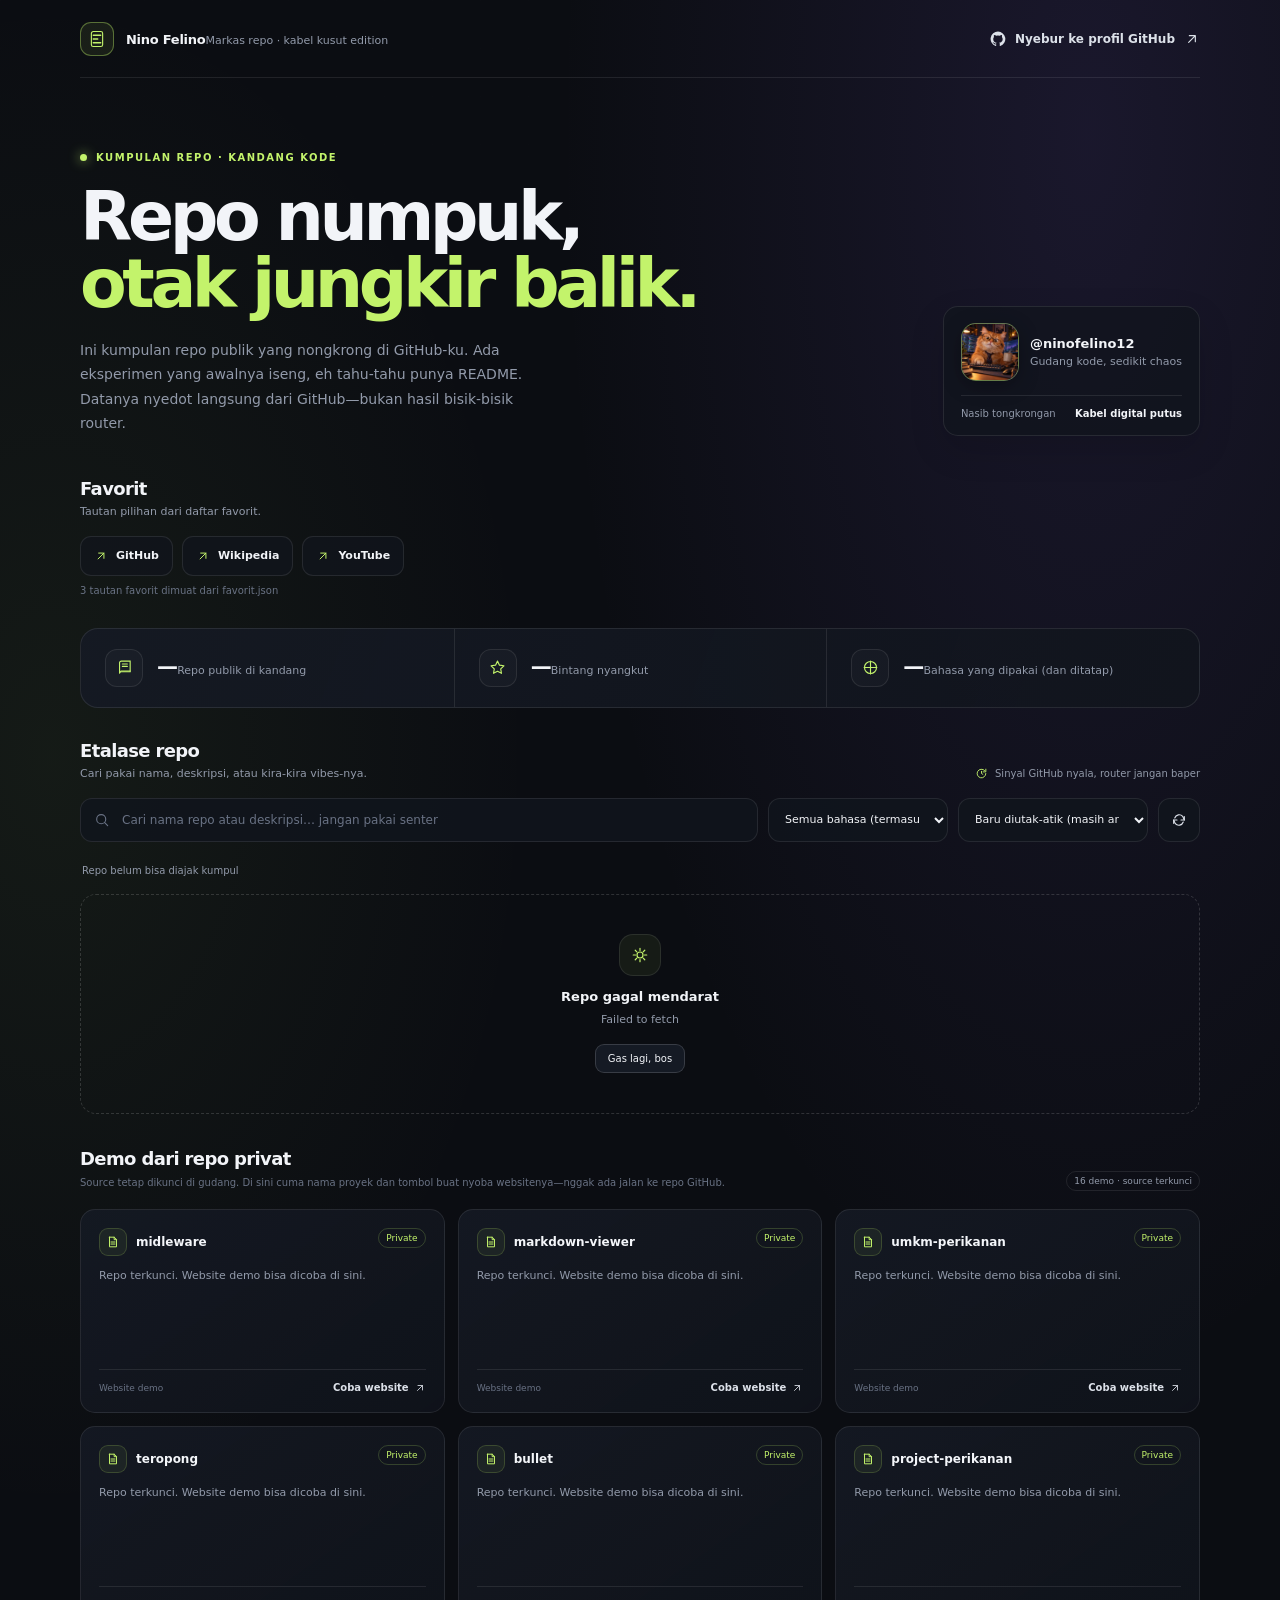
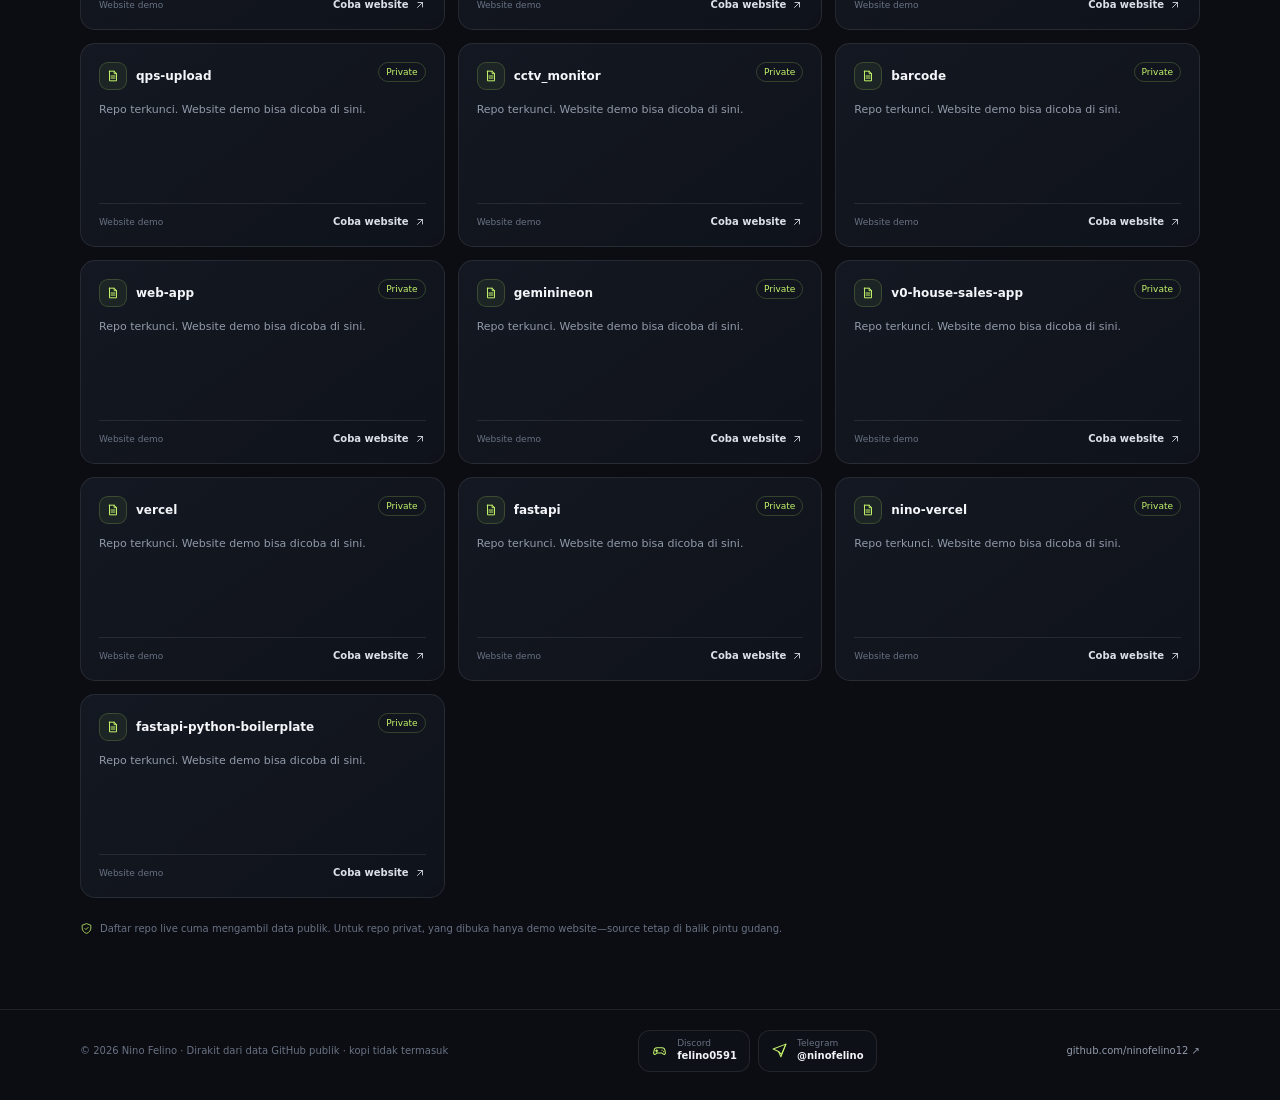
==== commit b611999f: "Add favorites links to homepage Co-authored-by: Copilot <223556219+Copilot@users.noreply.github.com>" ====
--- a/index.html
+++ b/index.html
@@ -127,6 +127,27 @@
     .profile-rule { height: 1px; margin: 14px 0 12px; background: var(--line); }
     .profile-foot { display: flex; justify-content: space-between; color: var(--muted); font-size: 10px; }
     .profile-foot strong { color: var(--text); font-weight: 650; }
+    .favorite-section { margin-bottom: 32px; }
+    .favorite-grid { display: flex; flex-wrap: wrap; gap: 9px; }
+    .favorite-button {
+      display: inline-flex;
+      min-height: 40px;
+      align-items: center;
+      gap: 8px;
+      padding: 8px 13px;
+      border: 1px solid var(--line);
+      border-radius: 11px;
+      color: var(--text);
+      background: rgba(17,21,29,.78);
+      font-size: 11px;
+      font-weight: 650;
+      text-decoration: none;
+      transition: border-color .18s ease, background .18s ease, transform .18s ease;
+    }
+    .favorite-button:hover { transform: translateY(-1px); border-color: rgba(195,243,107,.4); background: var(--surface-raised); }
+    .favorite-button:focus-visible { outline: 3px solid rgba(195,243,107,.18); outline-offset: 2px; }
+    .favorite-button svg { width: 14px; height: 14px; color: var(--accent); }
+    .favorite-status { margin: 9px 0 0; color: var(--muted-2); font-size: 10px; }
     .stats {
       display: grid;
       grid-template-columns: repeat(3, minmax(0, 1fr));
@@ -345,6 +366,14 @@
       </aside>
     </section>
 
+    <section class="favorite-section" aria-labelledby="favorites-title">
+      <div class="section-head">
+        <div><h2 class="section-title" id="favorites-title">Favorit</h2><p class="section-subtitle">Tautan pilihan dari daftar favorit.</p></div>
+      </div>
+      <nav class="favorite-grid" id="favorite-grid" aria-label="Tautan favorit"></nav>
+      <p class="favorite-status" id="favorite-status" aria-live="polite">Memuat favorit…</p>
+    </section>
+
     <section class="stats" aria-label="Ringkasan repositori">
       <div class="stat"><span class="stat-icon" aria-hidden="true"><svg viewBox="0 0 24 24" fill="none"><path d="M5 5.5A2.5 2.5 0 0 1 7.5 3H20v15H7.5A2.5 2.5 0 0 0 5 20.5v-15Z" stroke="currentColor" stroke-width="1.6"/><path d="M5 19.5A2.5 2.5 0 0 1 7.5 17H20M9 7h7M9 10.5h7" stroke="currentColor" stroke-width="1.6" stroke-linecap="round"/></svg></span><span><span class="stat-value" id="repo-count">—</span><span class="stat-label">Repo publik di kandang</span></span></div>
       <div class="stat"><span class="stat-icon" aria-hidden="true"><svg viewBox="0 0 24 24" fill="none"><path d="m12 3 2.8 5.68 6.27.91-4.54 4.42 1.07 6.24L12 17.3l-5.6 2.95 1.07-6.24L2.93 9.6l6.27-.91L12 3Z" stroke="currentColor" stroke-width="1.6" stroke-linejoin="round"/></svg></span><span><span class="stat-value" id="star-count">—</span><span class="stat-label">Bintang nyangkut</span></span></div>
@@ -421,6 +450,8 @@
       const CACHE_TTL = 10 * 60 * 1000;
       const PALETTE = ['#c3f36b', '#a78bfa', '#64d8cb', '#ffb86b', '#f28ba8', '#79a9ff', '#e7d574', '#8dd1a8'];
       const grid = document.getElementById('repo-grid');
+      const favoriteGrid = document.getElementById('favorite-grid');
+      const favoriteStatusEl = document.getElementById('favorite-status');
       const privateDemoGrid = document.getElementById('private-demo-grid');
       const panel = document.getElementById('state-panel');
       const titleEl = document.getElementById('state-title');
@@ -449,6 +480,40 @@
           const url = new URL(value);
           return url.protocol === 'https:' || url.protocol === 'http:' ? url.href : '';
         } catch (_) { return ''; }
+      }
+
+      async function loadFavorites() {
+        try {
+          const response = await fetch('./favorit.json');
+          if (!response.ok) throw new Error(`favorit.json gagal dimuat (${response.status})`);
+          const favorites = await response.json();
+          if (!Array.isArray(favorites)) throw new Error('Format favorit.json harus berupa daftar');
+
+          const fragment = document.createDocumentFragment();
+          favorites.forEach((favorite, index) => {
+            if (!favorite || typeof favorite.nama !== 'string' || typeof favorite.url !== 'string') {
+              throw new Error(`Data favorit ke-${index + 1} tidak valid`);
+            }
+            const name = favorite.nama.trim();
+            const url = safeExternalUrl(favorite.url);
+            if (!name || !url) throw new Error(`Nama atau URL favorit ke-${index + 1} tidak valid`);
+
+            const link = document.createElement('a');
+            link.className = 'favorite-button';
+            link.href = url;
+            link.target = '_blank';
+            link.rel = 'noopener noreferrer';
+            link.append(makeSvg('M7 17 17 7M8 7h9v9'), document.createTextNode(name));
+            fragment.append(link);
+          });
+
+          favoriteGrid.replaceChildren(fragment);
+          favoriteStatusEl.textContent = favorites.length
+            ? `${favorites.length} tautan favorit dimuat dari favorit.json`
+            : 'Belum ada tautan favorit.';
+        } catch (error) {
+          favoriteStatusEl.textContent = `Favorit tidak bisa dimuat: ${error.message}`;
+        }
       }
 
       function renderPrivateDemos() {
@@ -791,6 +856,7 @@
       retryButton.addEventListener('click', () => loadRepos(true));
 
       renderPrivateDemos();
+      loadFavorites();
       loadCached();
       loadRepos();
     })();
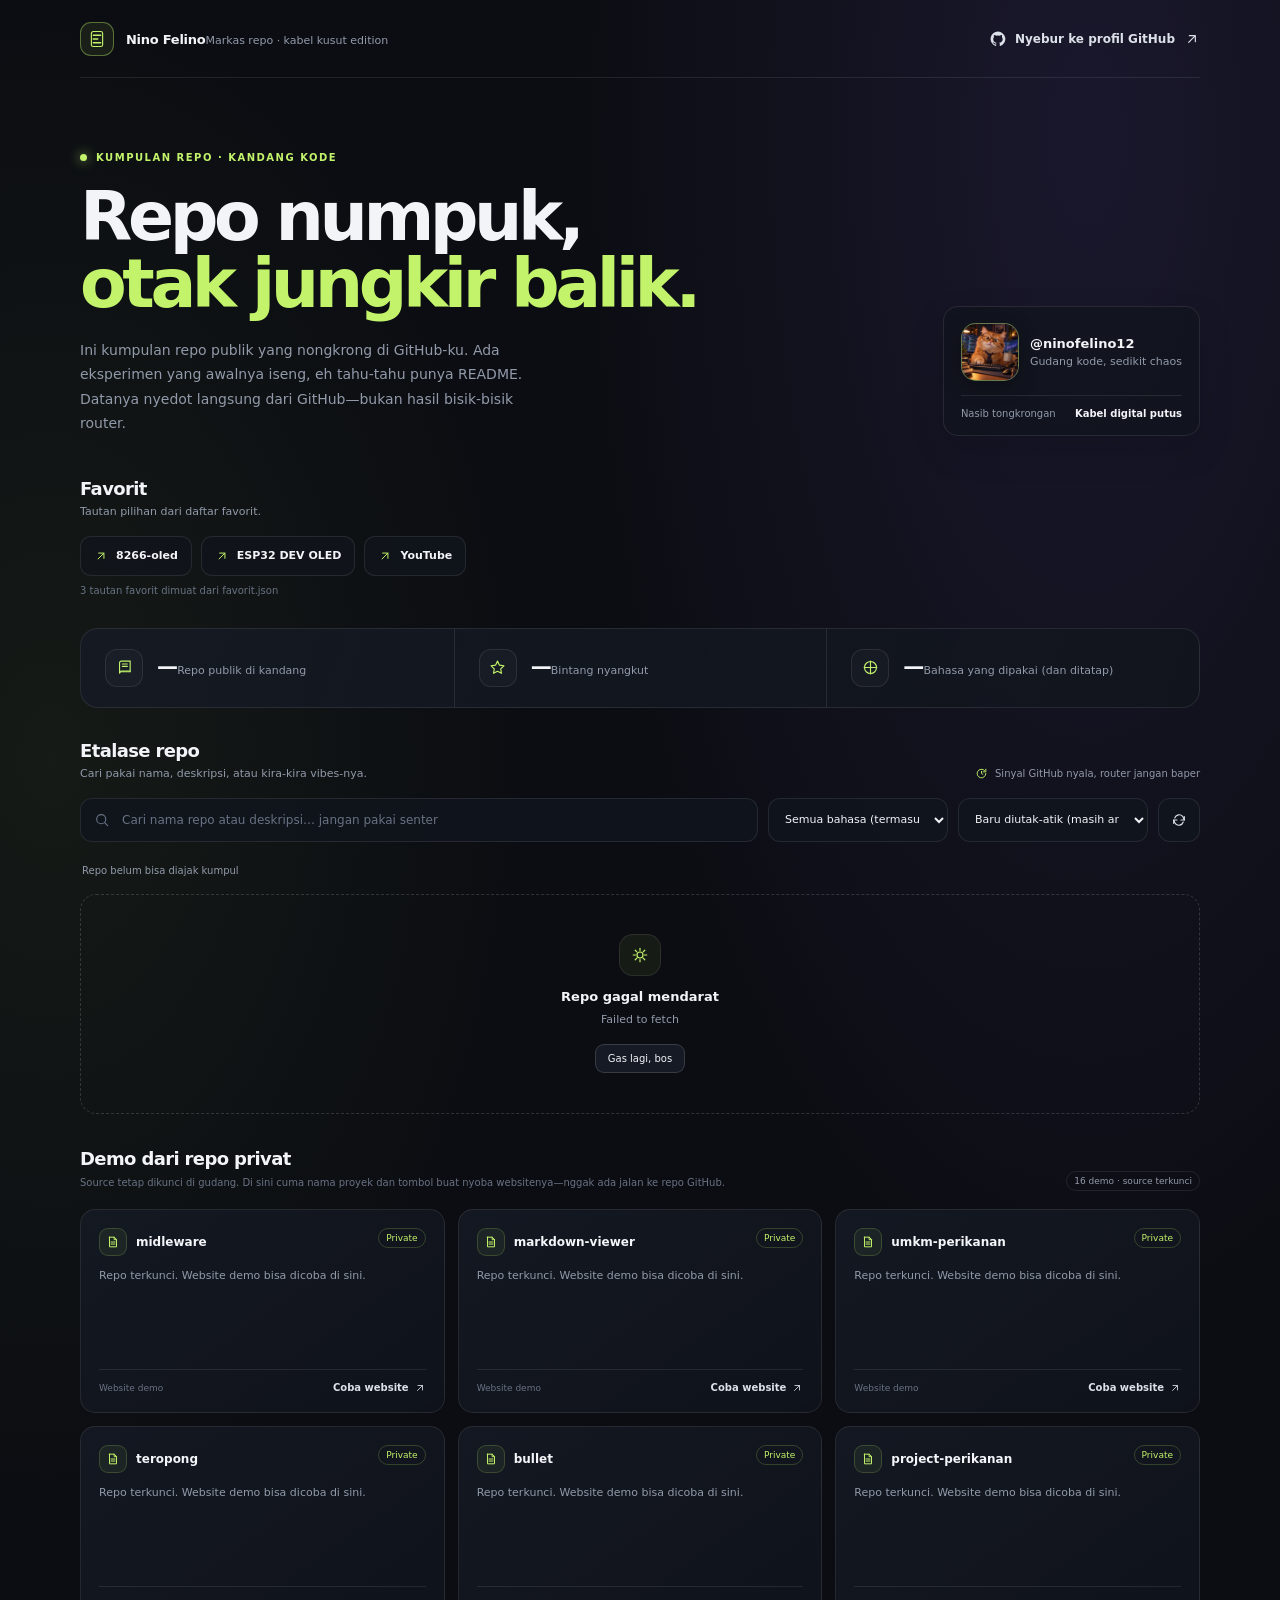
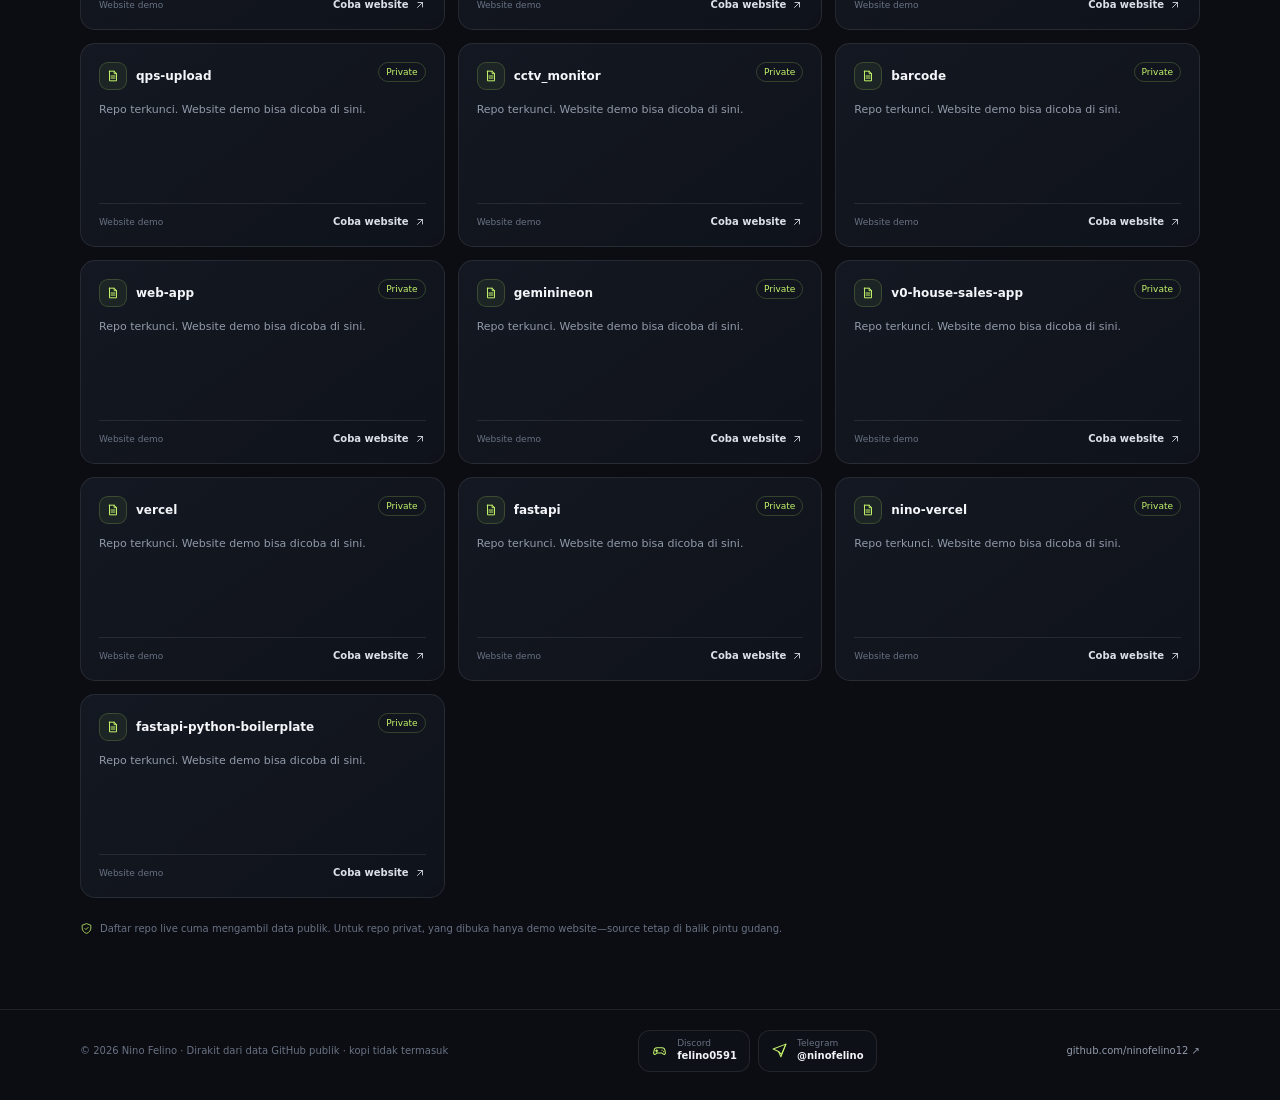
==== commit b1d88fdb: "Allow local favorite URLs Co-authored-by: Copilot <223556219+Copilot@users.noreply.github.com>" ====
--- a/index.html
+++ b/index.html
@@ -495,12 +495,11 @@
               throw new Error(`Data favorit ke-${index + 1} tidak valid`);
             }
             const name = favorite.nama.trim();
-            const url = safeExternalUrl(favorite.url);
-            if (!name || !url) throw new Error(`Nama atau URL favorit ke-${index + 1} tidak valid`);
+            if (!name) throw new Error(`Nama favorit ke-${index + 1} tidak valid`);
 
             const link = document.createElement('a');
             link.className = 'favorite-button';
-            link.href = url;
+            link.href = favorite.url;
             link.target = '_blank';
             link.rel = 'noopener noreferrer';
             link.append(makeSvg('M7 17 17 7M8 7h9v9'), document.createTextNode(name));
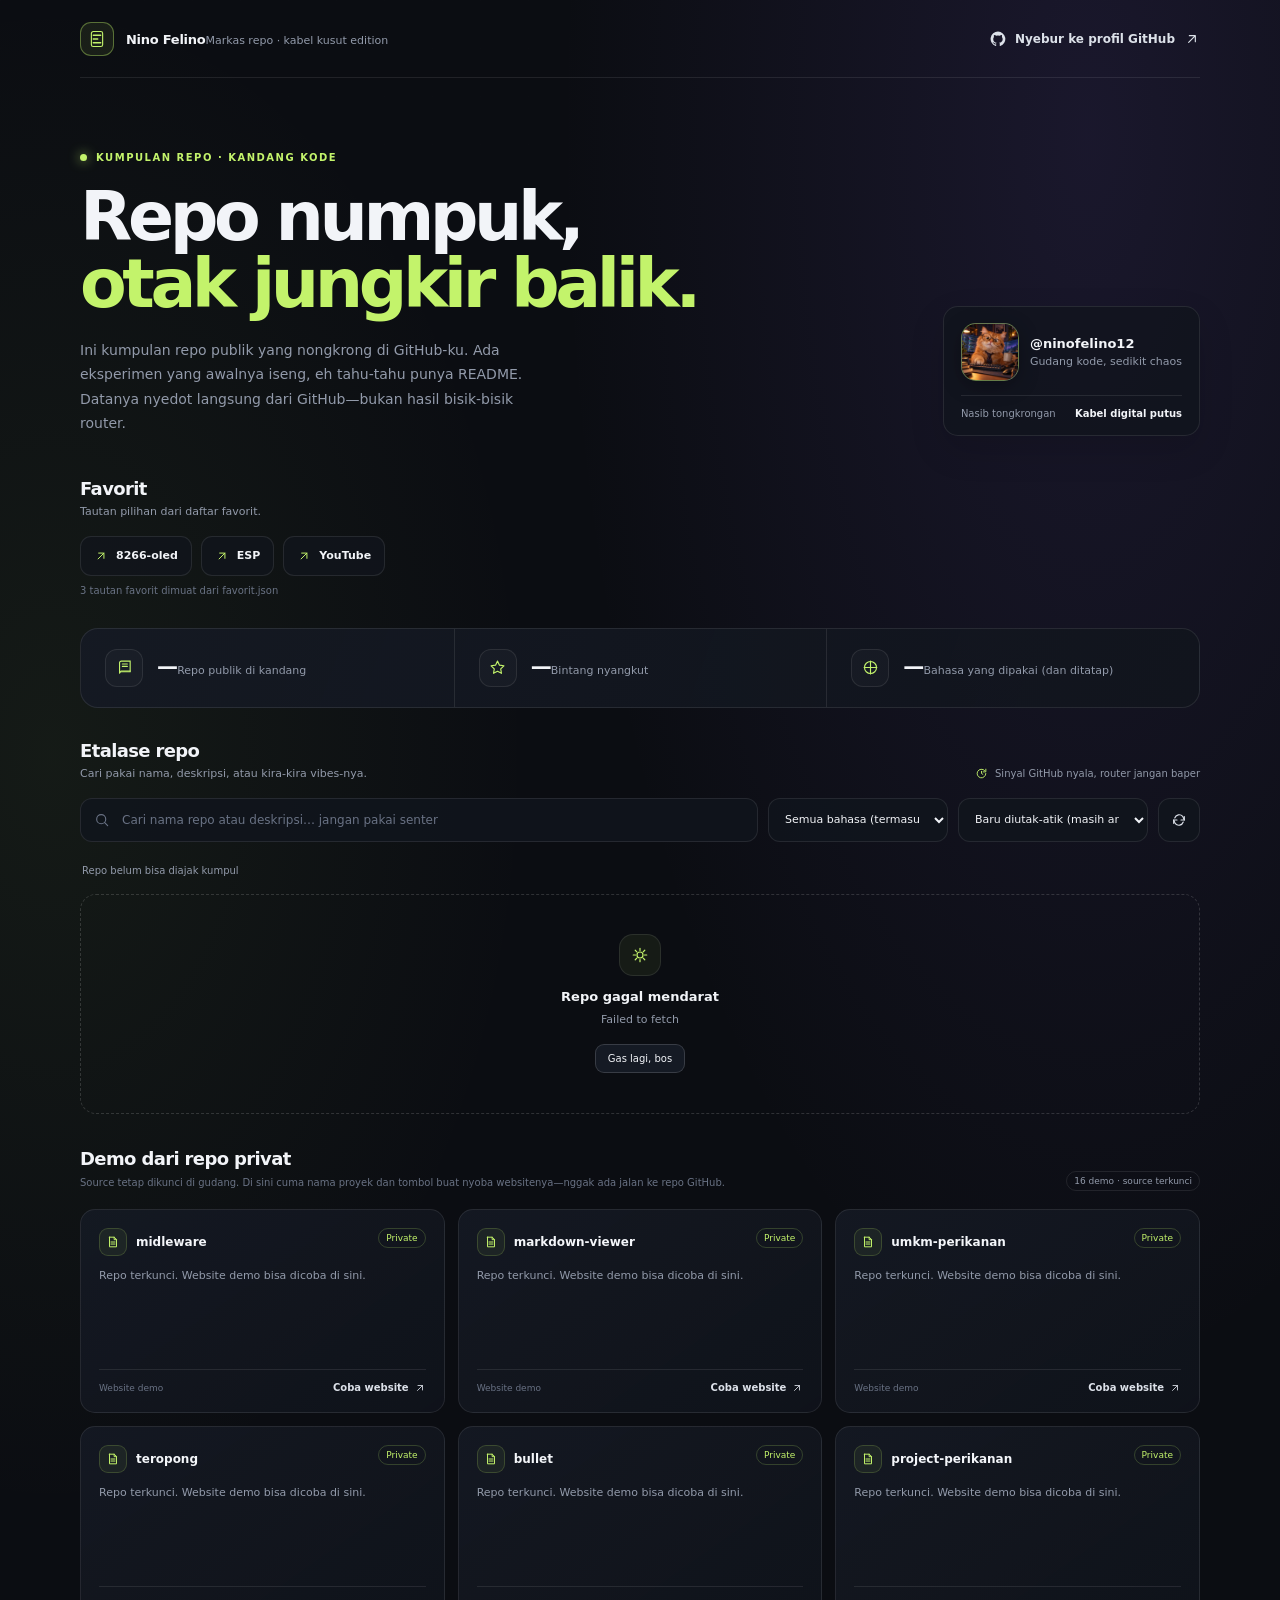
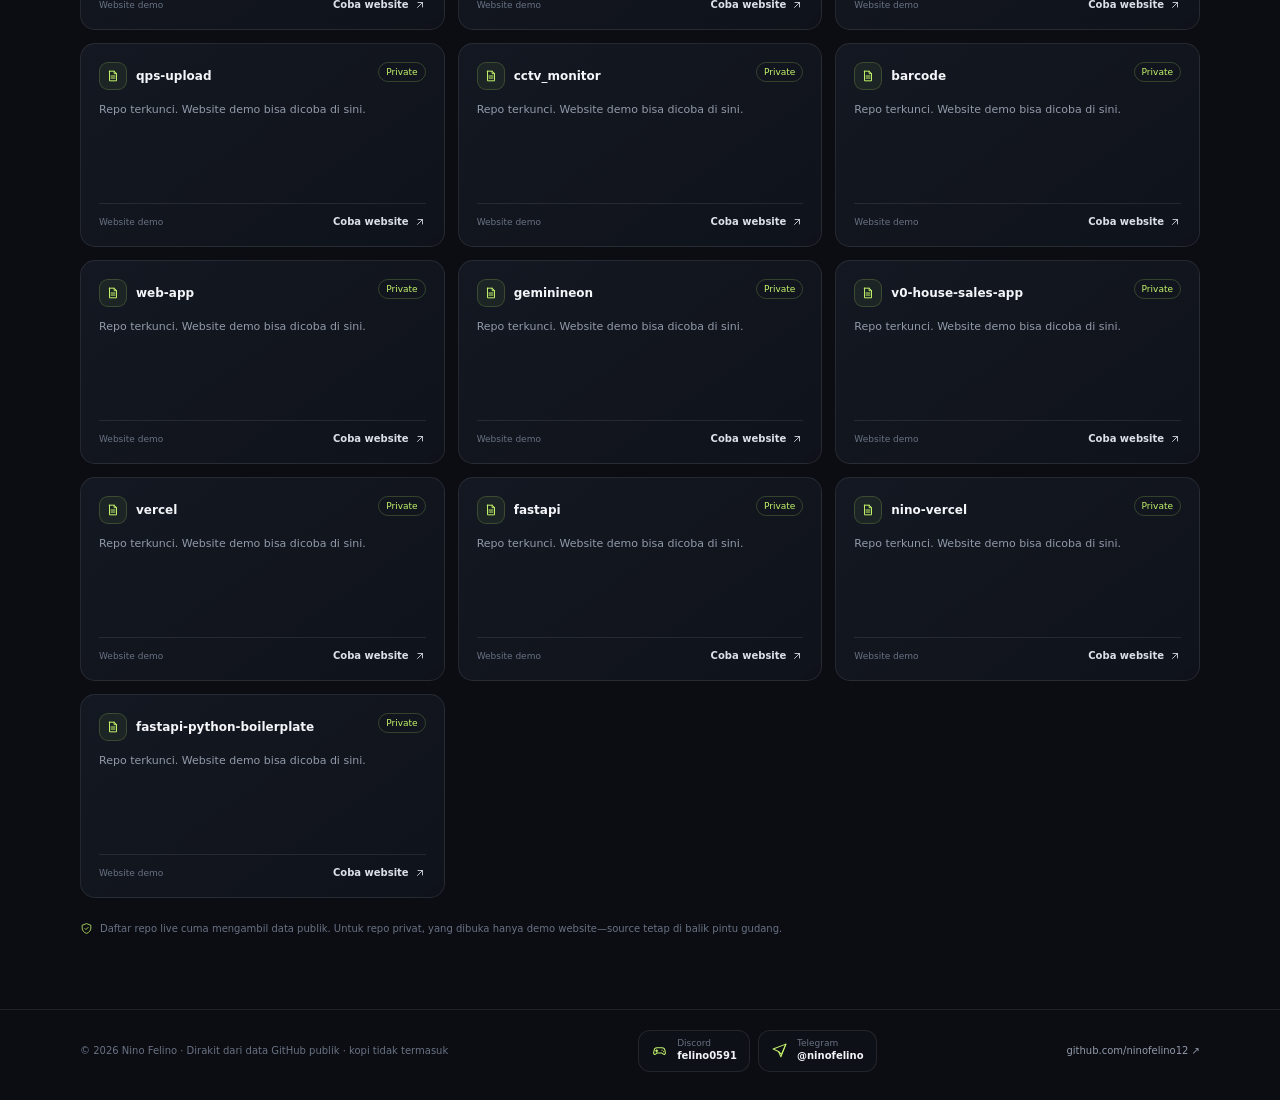
==== commit 0e588144: "Convert homepage into installable PWA Co-authored-by: Copilot <223556219+Copilot@users.noreply.githu" ====
--- a/index.html
+++ b/index.html
@@ -4,10 +4,14 @@
   <meta charset="utf-8">
   <meta name="viewport" content="width=device-width, initial-scale=1">
   <meta name="theme-color" content="#0b0d12">
+  <meta name="apple-mobile-web-app-capable" content="yes">
+  <meta name="apple-mobile-web-app-status-bar-style" content="black-translucent">
   <meta name="description" content="Markas repo publik Nino Felino: ngoding serius, kadang sambil mencari kabel yang barusan dipegang.">
   <meta property="og:title" content="Markas Repo — Nino Felino">
   <meta property="og:description" content="Semua repo publik ngumpul di sini. Router turut menyaksikan.">
   <title>Markas Repo — Nino Felino</title>
+  <link rel="manifest" href="./manifest.webmanifest">
+  <link rel="apple-touch-icon" href="./icons/icon-192.png">
   <style>
     :root {
       color-scheme: dark;
@@ -859,6 +863,14 @@
       loadCached();
       loadRepos();
     })();
+
+    if ('serviceWorker' in navigator) {
+      window.addEventListener('load', () => {
+        navigator.serviceWorker.register('./service-worker.js').catch(error => {
+          console.error('Service worker gagal didaftarkan:', error);
+        });
+      });
+    }
   </script>
 </body>
 </html>
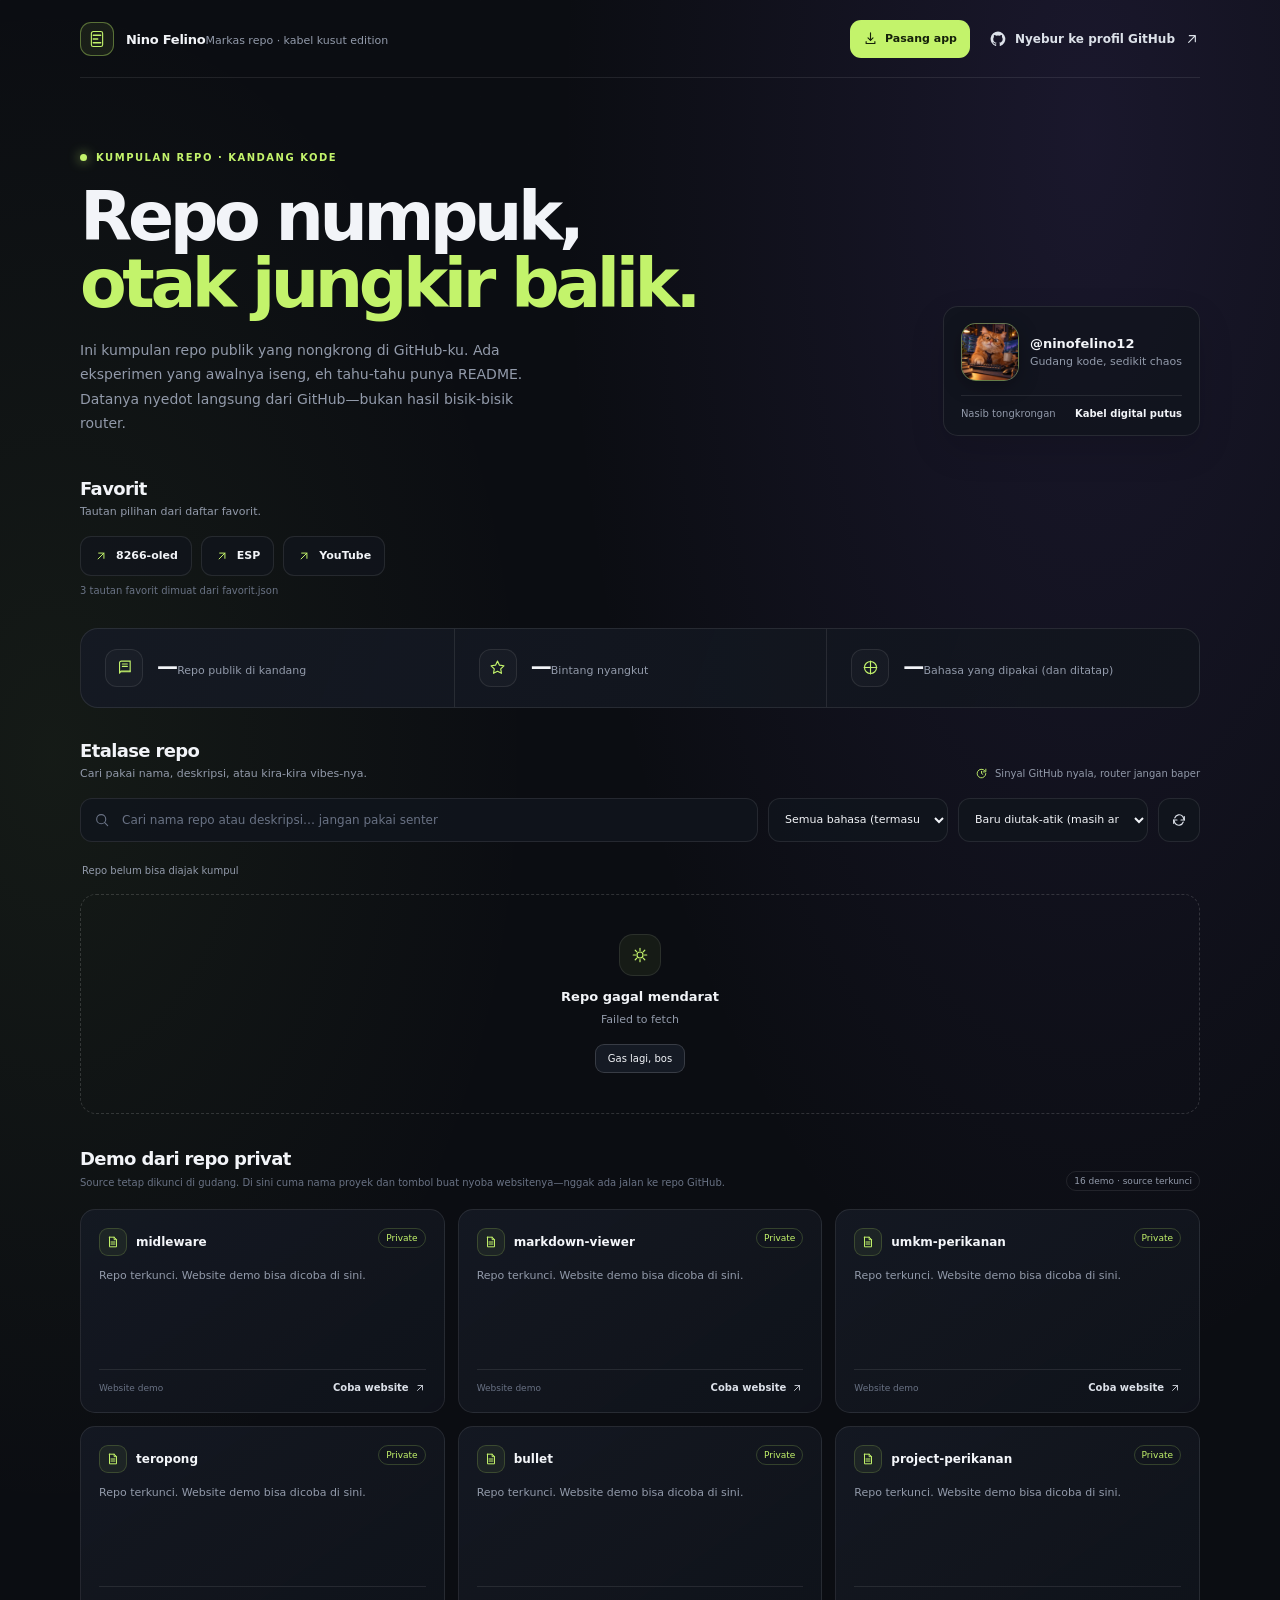
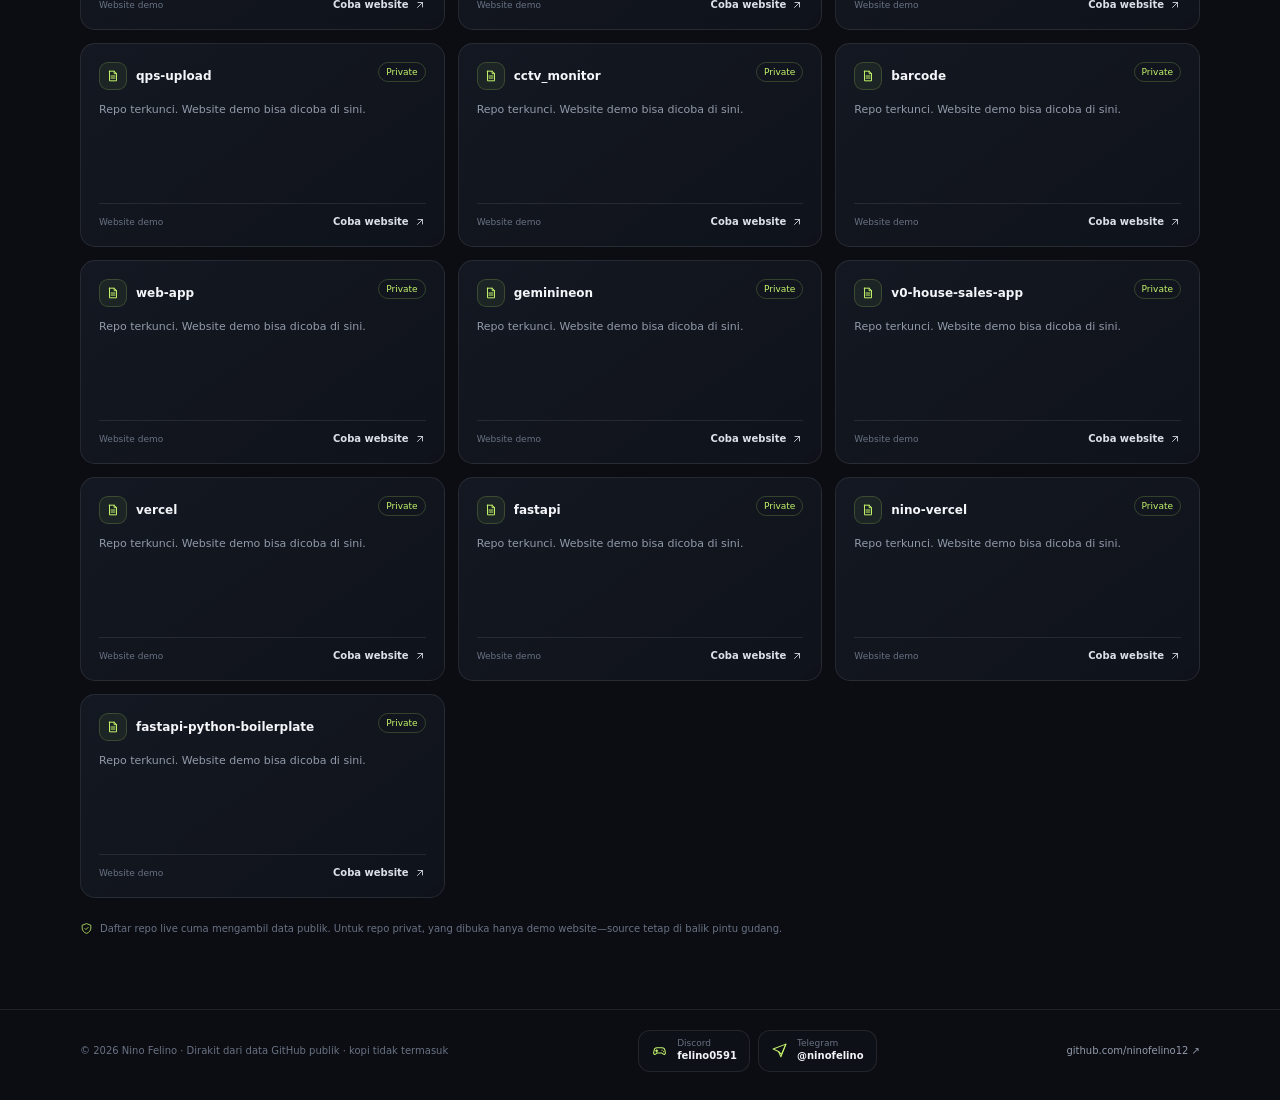
==== commit c74ef160: "Add in-page PWA install button Co-authored-by: Copilot <223556219+Copilot@users.noreply.github.com>" ====
--- a/index.html
+++ b/index.html
@@ -88,6 +88,43 @@
     }
     .top-link:hover { color: var(--accent); }
     .top-link svg { width: 16px; height: 16px; }
+    .topbar-actions { display: flex; align-items: center; gap: 20px; }
+    .install-wrap { position: relative; }
+    .install-button {
+      display: inline-flex;
+      min-height: 38px;
+      align-items: center;
+      gap: 7px;
+      padding: 0 12px;
+      border: 1px solid rgba(195,243,107,.42);
+      border-radius: 11px;
+      color: var(--accent-ink);
+      background: var(--accent);
+      cursor: pointer;
+      font-size: 11px;
+      font-weight: 720;
+      transition: transform .18s ease, background .18s ease;
+    }
+    .install-button:hover { transform: translateY(-1px); background: #d0fa82; }
+    .install-button:focus-visible { outline: 3px solid rgba(195,243,107,.24); outline-offset: 3px; }
+    .install-button:disabled { cursor: default; opacity: .7; transform: none; }
+    .install-button svg { width: 15px; height: 15px; }
+    .install-status {
+      position: absolute;
+      z-index: 5;
+      top: calc(100% + 9px);
+      right: 0;
+      width: min(280px, calc(100vw - 32px));
+      padding: 11px 13px;
+      border: 1px solid var(--line-strong);
+      border-radius: 11px;
+      color: var(--text);
+      background: var(--surface-raised);
+      box-shadow: 0 12px 30px rgba(0,0,0,.32);
+      font-size: 11px;
+      line-height: 1.55;
+    }
+    .install-status:empty { display: none; }
     main { padding: 68px 0 64px; }
     .intro { display: flex; align-items: flex-end; justify-content: space-between; gap: 32px; margin-bottom: 42px; }
     .eyebrow {
@@ -286,6 +323,9 @@
       .topbar { height: 68px; }
       .brand-note { display: none; }
       .top-link span { display: none; }
+      .topbar-actions { gap: 12px; }
+      .install-button { min-height: 36px; padding: 0 9px; font-size: 10px; }
+      .install-button svg { width: 14px; height: 14px; }
       main { padding: 43px 0 46px; }
       .intro { display: block; margin-bottom: 30px; }
       .eyebrow { margin-bottom: 17px; }
@@ -349,11 +389,20 @@
       <span class="brand-mark" aria-hidden="true"><svg viewBox="0 0 24 24" fill="none"><path d="M7 7h10M7 12h6m-6 5h10" stroke="currentColor" stroke-width="1.8" stroke-linecap="round"/><path d="M4.5 4.5A2.5 2.5 0 0 1 7 2h10a2.5 2.5 0 0 1 2.5 2.5v15A2.5 2.5 0 0 1 17 22H7a2.5 2.5 0 0 1-2.5-2.5v-15Z" stroke="currentColor" stroke-width="1.5"/></svg></span>
       <span><span class="brand-name">Nino Felino</span><span class="brand-note">Markas repo · kabel kusut edition</span></span>
     </a>
-    <a class="top-link" href="https://github.com/ninofelino12" target="_blank" rel="noopener noreferrer">
-      <svg viewBox="0 0 24 24" fill="currentColor" aria-hidden="true"><path d="M12 .9a11.1 11.1 0 0 0-3.51 21.63c.55.1.76-.24.76-.53v-2.05c-3.1.67-3.75-1.32-3.75-1.32-.5-1.28-1.23-1.62-1.23-1.62-1.01-.69.08-.68.08-.68 1.12.08 1.71 1.15 1.71 1.15 1 .1.81 1.9 3.14 1.45.1-.71.39-1.2.7-1.48-2.48-.28-5.08-1.24-5.08-5.52 0-1.22.43-2.22 1.15-3-.12-.29-.5-1.42.11-2.96 0 0 .94-.3 3.05 1.15a10.62 10.62 0 0 1 5.55 0c2.12-1.44 3.05-1.15 3.05-1.15.61 1.54.23 2.67.12 2.96.71.78 1.14 1.78 1.14 3 0 4.29-2.61 5.23-5.1 5.5.4.34.75 1.02.75 2.06V22c0 .29.2.64.76.53A11.1 11.1 0 0 0 12 .9Z"/></svg>
-      <span>Nyebur ke profil GitHub</span>
-      <svg viewBox="0 0 24 24" fill="none" aria-hidden="true"><path d="M7 17 17 7M8 7h9v9" stroke="currentColor" stroke-width="1.7" stroke-linecap="round" stroke-linejoin="round"/></svg>
-    </a>
+    <div class="topbar-actions">
+      <div class="install-wrap">
+        <button class="install-button" id="install-app" type="button" aria-describedby="install-status">
+          <svg viewBox="0 0 24 24" fill="none" aria-hidden="true"><path d="M12 3v12m0 0 4-4m-4 4-4-4M5 17v3h14v-3" stroke="currentColor" stroke-width="1.8" stroke-linecap="round" stroke-linejoin="round"/></svg>
+          <span>Pasang app</span>
+        </button>
+        <span class="install-status" id="install-status" role="status" aria-live="polite"></span>
+      </div>
+      <a class="top-link" href="https://github.com/ninofelino12" target="_blank" rel="noopener noreferrer">
+        <svg viewBox="0 0 24 24" fill="currentColor" aria-hidden="true"><path d="M12 .9a11.1 11.1 0 0 0-3.51 21.63c.55.1.76-.24.76-.53v-2.05c-3.1.67-3.75-1.32-3.75-1.32-.5-1.28-1.23-1.62-1.23-1.62-1.01-.69.08-.68.08-.68 1.12.08 1.71 1.15 1.71 1.15 1 .1.81 1.9 3.14 1.45.1-.71.39-1.2.7-1.48-2.48-.28-5.08-1.24-5.08-5.52 0-1.22.43-2.22 1.15-3-.12-.29-.5-1.42.11-2.96 0 0 .94-.3 3.05 1.15a10.62 10.62 0 0 1 5.55 0c2.12-1.44 3.05-1.15 3.05-1.15.61 1.54.23 2.67.12 2.96.71.78 1.14 1.78 1.14 3 0 4.29-2.61 5.23-5.1 5.5.4.34.75 1.02.75 2.06V22c0 .29.2.64.76.53A11.1 11.1 0 0 0 12 .9Z"/></svg>
+        <span>Nyebur ke profil GitHub</span>
+        <svg viewBox="0 0 24 24" fill="none" aria-hidden="true"><path d="M7 17 17 7M8 7h9v9" stroke="currentColor" stroke-width="1.7" stroke-linecap="round" stroke-linejoin="round"/></svg>
+      </a>
+    </div>
   </header>
 
   <main class="shell">
@@ -871,6 +920,57 @@
         });
       });
     }
+
+    const installButton = document.getElementById('install-app');
+    const installStatus = document.getElementById('install-status');
+    const standaloneQuery = window.matchMedia('(display-mode: standalone)');
+    let deferredInstallPrompt = null;
+    const isInstalled = () => standaloneQuery.matches || navigator.standalone === true;
+    const showInstalledState = () => {
+      installButton.disabled = true;
+      installButton.querySelector('span').textContent = 'Sudah terpasang';
+    };
+
+    if (isInstalled()) showInstalledState();
+
+    window.addEventListener('beforeinstallprompt', event => {
+      event.preventDefault();
+      deferredInstallPrompt = event;
+    });
+
+    window.addEventListener('appinstalled', showInstalledState);
+
+    installButton.addEventListener('click', async () => {
+      if (isInstalled()) {
+        installStatus.textContent = 'Aplikasi ini sudah terpasang di perangkat.';
+        return;
+      }
+
+      if (!deferredInstallPrompt) {
+        const isAppleMobile = /iphone|ipad|ipod/i.test(navigator.userAgent)
+          || (navigator.platform === 'MacIntel' && navigator.maxTouchPoints > 1);
+        installStatus.textContent = isAppleMobile
+          ? 'Di iPhone/iPad, pilih Bagikan lalu Tambahkan ke Layar Utama.'
+          : 'Jika dialog tidak muncul, buka menu browser lalu pilih Install app atau Tambahkan ke layar utama.';
+        return;
+      }
+
+      const promptEvent = deferredInstallPrompt;
+      deferredInstallPrompt = null;
+      installButton.disabled = true;
+      try {
+        await promptEvent.prompt();
+        const { outcome } = await promptEvent.userChoice;
+        installStatus.textContent = outcome === 'accepted'
+          ? 'Aplikasi sedang dipasang.'
+          : 'Pemasangan dibatalkan.';
+      } catch (error) {
+        console.error('Prompt pemasangan gagal:', error);
+        installStatus.textContent = 'Prompt pemasangan gagal dibuka. Coba dari menu browser.';
+      } finally {
+        if (!isInstalled()) installButton.disabled = false;
+      }
+    });
   </script>
 </body>
 </html>
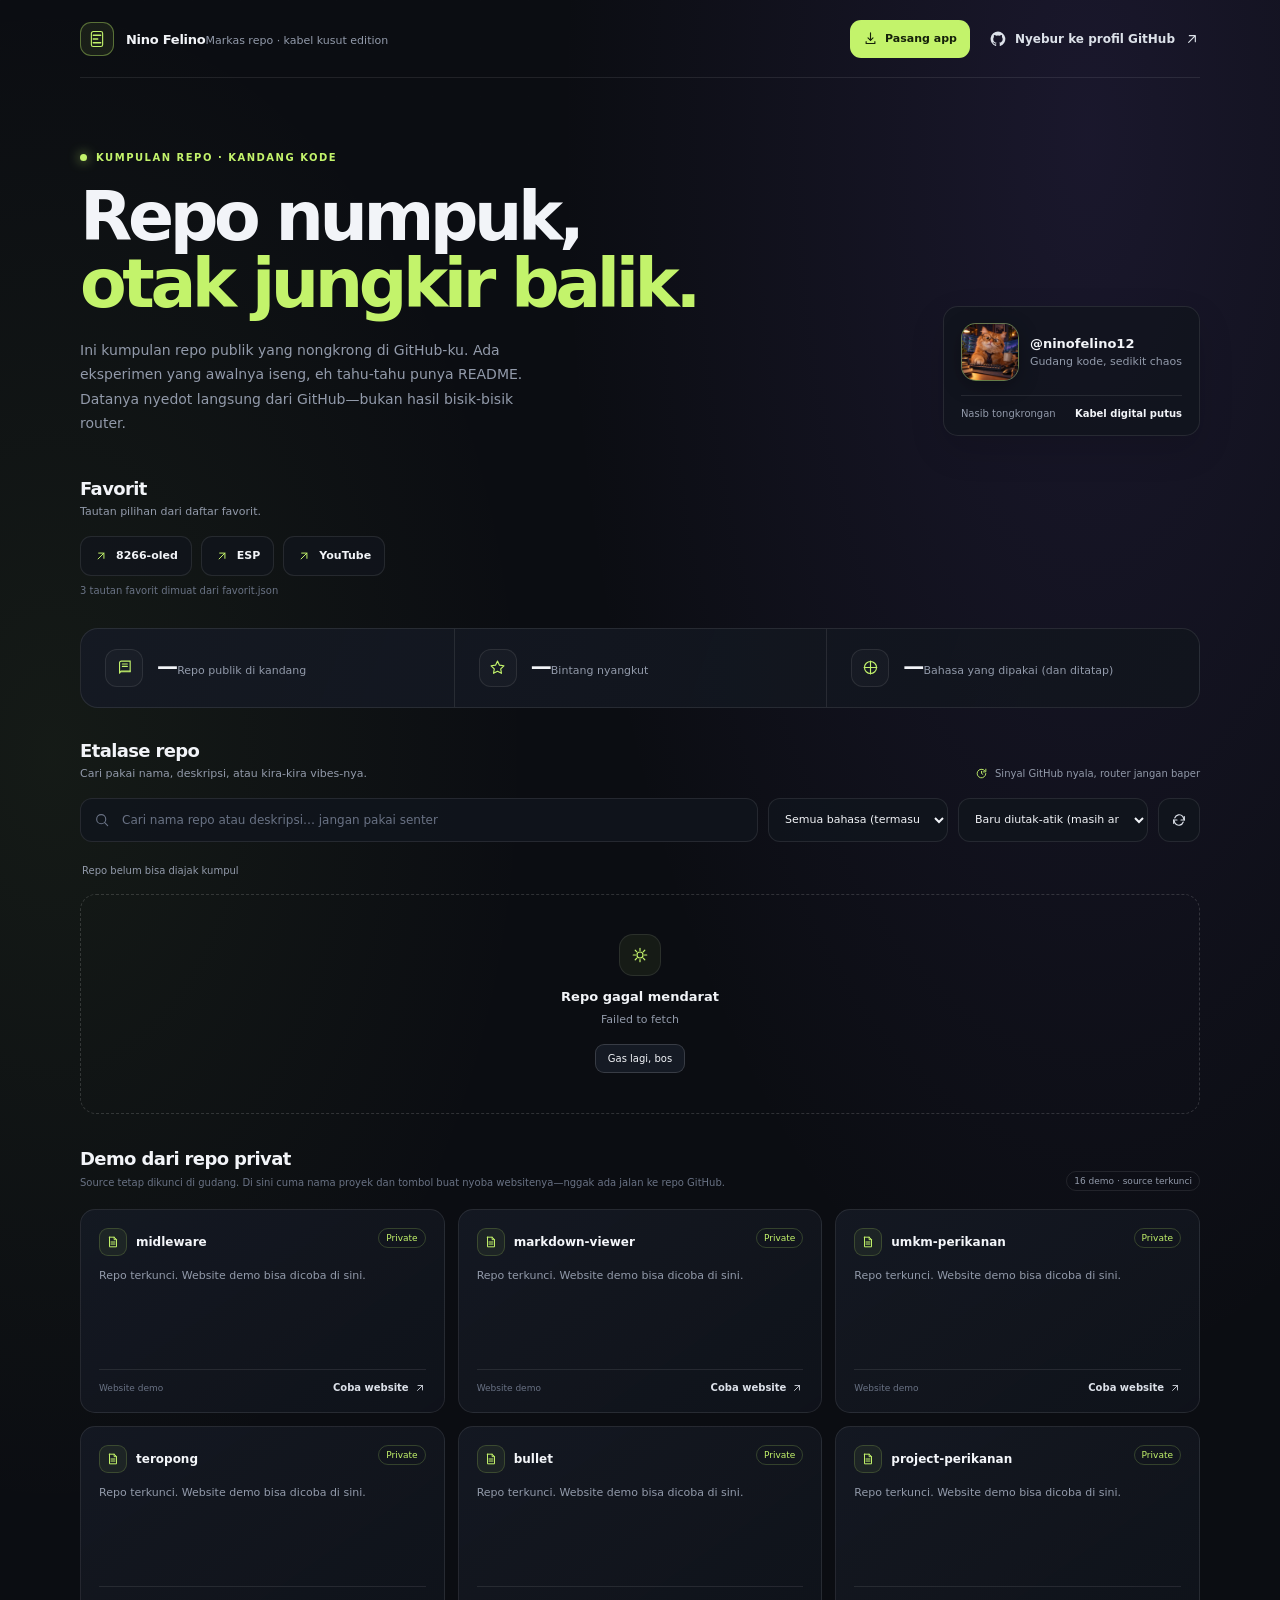
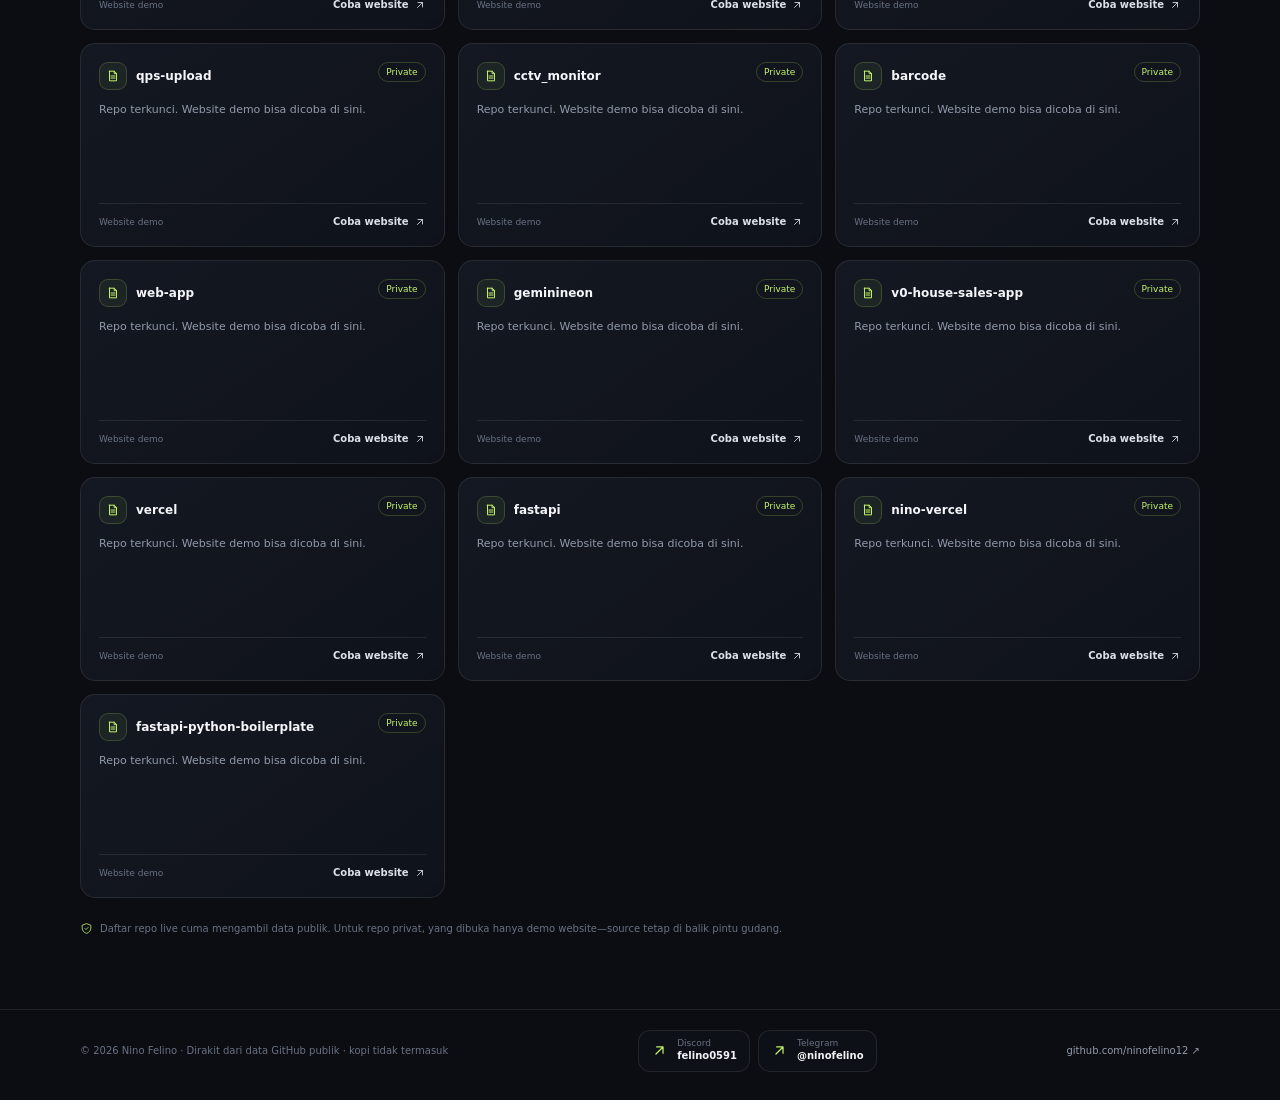
==== commit 98c092df: "Load social links from JSON Co-authored-by: Copilot <223556219+Copilot@users.noreply.github.com>" ====
--- a/index.html
+++ b/index.html
@@ -462,15 +462,8 @@
   <footer>
     <div class="shell footer-inner">
       <span>© <span id="year"></span> Nino Felino · Dirakit dari data GitHub publik · kopi tidak termasuk</span>
-      <nav class="social-links" aria-label="Link media sosial">
-        <a class="social-link" href="https://discord.com/app" target="_blank" rel="noopener noreferrer" aria-label="Buka Discord, lalu cari username felino0591" title="Cari username felino0591 di Discord">
-          <svg viewBox="0 0 24 24" fill="none" aria-hidden="true"><path d="M8.2 8.2h7.6c1.8 0 3.4 1.3 3.7 3.1l.8 4c.3 1.7-1.6 2.8-2.9 1.8l-2.3-1.7H8.9l-2.3 1.7c-1.3 1-3.2-.1-2.9-1.8l.8-4c.3-1.8 1.9-3.1 3.7-3.1Z" stroke="currentColor" stroke-width="1.5" stroke-linejoin="round"/><path d="M8 11v3m-1.5-1.5h3m6.1-1h.01m2.2 2h.01" stroke="currentColor" stroke-width="1.7" stroke-linecap="round"/></svg>
-          <span class="social-copy"><span class="social-label">Discord</span><strong>felino0591</strong></span>
-        </a>
-        <a class="social-link" href="https://t.me/ninofelino" target="_blank" rel="noopener noreferrer" aria-label="Buka Telegram @ninofelino" title="Telegram @ninofelino">
-          <svg viewBox="0 0 24 24" fill="none" aria-hidden="true"><path d="m21 3-7 18-3.4-7.6L3 10l18-7Z" stroke="currentColor" stroke-width="1.5" stroke-linejoin="round"/><path d="m10.6 13.4 4.1 4.1L21 3" stroke="currentColor" stroke-width="1.5" stroke-linecap="round" stroke-linejoin="round"/></svg>
-          <span class="social-copy"><span class="social-label">Telegram</span><strong>@ninofelino</strong></span>
-        </a>
+      <nav class="social-links" id="social-links" aria-label="Link media sosial" aria-live="polite">
+        <span class="social-load-status">Memuat tautan sosial…</span>
       </nav>
       <a href="https://github.com/ninofelino12" target="_blank" rel="noopener noreferrer">github.com/ninofelino12 ↗</a>
     </div>
@@ -505,6 +498,7 @@
       const grid = document.getElementById('repo-grid');
       const favoriteGrid = document.getElementById('favorite-grid');
       const favoriteStatusEl = document.getElementById('favorite-status');
+      const socialLinks = document.getElementById('social-links');
       const privateDemoGrid = document.getElementById('private-demo-grid');
       const panel = document.getElementById('state-panel');
       const titleEl = document.getElementById('state-title');
@@ -565,6 +559,53 @@
             : 'Belum ada tautan favorit.';
         } catch (error) {
           favoriteStatusEl.textContent = `Favorit tidak bisa dimuat: ${error.message}`;
+        }
+      }
+
+      async function loadSocialLinks() {
+        try {
+          const response = await fetch('./social.json');
+          if (!response.ok) throw new Error(`social.json gagal dimuat (${response.status})`);
+          const socials = await response.json();
+          if (!Array.isArray(socials)) throw new Error('Format social.json harus berupa daftar');
+
+          const fragment = document.createDocumentFragment();
+          socials.forEach((social, index) => {
+            if (!social || typeof social.nama !== 'string' || typeof social.username !== 'string' || typeof social.url !== 'string') {
+              throw new Error(`Data sosial ke-${index + 1} tidak valid`);
+            }
+            const name = social.nama.trim();
+            const username = social.username.trim();
+            const url = safeExternalUrl(social.url);
+            if (!name || !username || !url) throw new Error(`Nama, username, atau URL sosial ke-${index + 1} tidak valid`);
+            const description = typeof social.petunjuk === 'string' && social.petunjuk.trim()
+              ? social.petunjuk.trim()
+              : `Buka ${name} ${username}`;
+
+            const link = document.createElement('a');
+            link.className = 'social-link';
+            link.href = url;
+            link.target = '_blank';
+            link.rel = 'noopener noreferrer';
+            link.setAttribute('aria-label', description);
+            link.title = description;
+
+            const copy = document.createElement('span');
+            copy.className = 'social-copy';
+            const label = document.createElement('span');
+            label.className = 'social-label';
+            label.textContent = name;
+            const account = document.createElement('strong');
+            account.textContent = username;
+            copy.append(label, account);
+            link.append(makeSvg('M7 17 17 7M8 7h9v9'), copy);
+            fragment.append(link);
+          });
+
+          socialLinks.replaceChildren(fragment);
+        } catch (error) {
+          socialLinks.textContent = 'Tautan media sosial tidak bisa dimuat.';
+          console.error('Gagal memuat social.json:', error);
         }
       }
 
@@ -909,6 +950,7 @@
 
       renderPrivateDemos();
       loadFavorites();
+      loadSocialLinks();
       loadCached();
       loadRepos();
     })();
